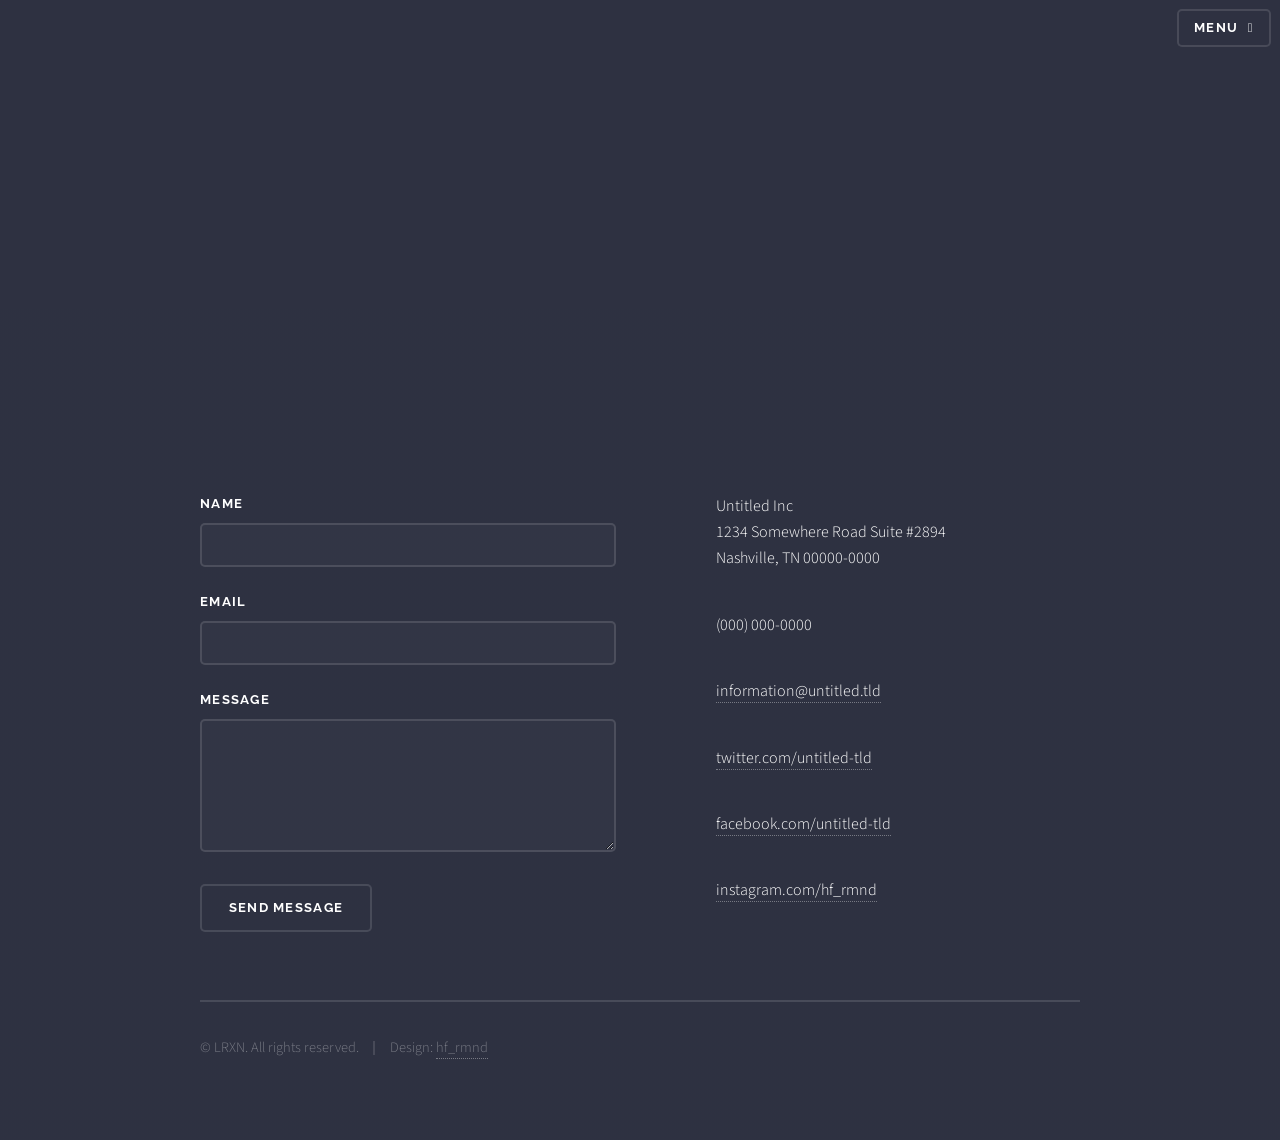
==== contact/index.html @ d4b58d9d "update" ====
<!DOCTYPE HTML>
<!-- test -->
<html>
	<head>
		<title>LRXN ENGINEERING INDONESIA - DRILL AND CNC SPECIALIST</title>
		<meta charset="utf-8" />
		<meta name="viewport" content="width=device-width, initial-scale=1, user-scalable=no" />
		<link rel="stylesheet" href="../assets/css/main.css" />
		<noscript><link rel="stylesheet" href="../assets/css/noscript.css" /></noscript>
	</head>
	<body class="is-preload">

		<!-- Page Wrapper -->
			<div id="page-wrapper">

				<!-- Header -->
					<header id="header" class="alt">
						<h1><a href="/home">LRXN</a></h1>
						<nav>
							<a href="#menu">Menu</a>
						</nav>
					</header>

				<!-- Menu -->
					<nav id="menu">
						<div class="inner">
							<h2>Menu</h2>
							<ul class="links">
								<li><a href="/home">Home</a></li>
								<li><a href="/profile">Profile</a></li>
								<li><a href="/contact">Contact</a></li>
							</ul>
							<a href="#" class="close">Close</a>
						</div>
					</nav>

				<!-- Banner -->
					<section id="banner">
						<div class="inner">
							<h2>Get in touch</h2>
							<p>We Provide The best Industrial Services</a></p>
						</div>
					</section>

				<!-- Footer -->
					<section id="footer">
						<div class="inner">
							<form method="post" action="#">
								<div class="fields">
									<div class="field">
										<label for="name">Name</label>
										<input type="text" name="name" id="name" />
									</div>
									<div class="field">
										<label for="email">Email</label>
										<input type="email" name="email" id="email" />
									</div>
									<div class="field">
										<label for="message">Message</label>
										<textarea name="message" id="message" rows="4"></textarea>
									</div>
								</div>
								<ul class="actions">
									<li><input type="submit" value="Send Message" /></li>
								</ul>
							</form>
							<ul class="contact">
								<li class="icon solid fa-home">
									Untitled Inc<br />
									1234 Somewhere Road Suite #2894<br />
									Nashville, TN 00000-0000
								</li>
								<li class="icon solid fa-phone">(000) 000-0000</li>
								<li class="icon solid fa-envelope"><a href="https://www.instagram.com/hf_rmnd/">information@untitled.tld</a></li>
								<li class="icon brands fa-twitter"><a href="https://www.instagram.com/hf_rmnd/">twitter.com/untitled-tld</a></li>
								<li class="icon brands fa-facebook-f"><a href="https://www.instagram.com/hf_rmnd/">facebook.com/untitled-tld</a></li>
								<li class="icon brands fa-instagram"><a href="https://www.instagram.com/hf_rmnd/">instagram.com/hf_rmnd</a></li>
							</ul>
							<ul class="copyright">
								<li>&copy; LRXN. All rights reserved.</li><li>Design: <a href="https://www.instagram.com/hf_rmnd/">hf_rmnd</a></li>
							</ul>
						</div>
					</section>

			</div>

		<!-- Scripts -->
			<script src="../assets/js/jquery.min.js"></script>
			<script src="../assets/js/jquery.scrollex.min.js"></script>
			<script src="../assets/js/browser.min.js"></script>
			<script src="../assets/js/breakpoints.min.js"></script>
			<script src="../assets/js/util.js"></script>
			<script src="../assets/js/main.js"></script>

	</body>
</html>
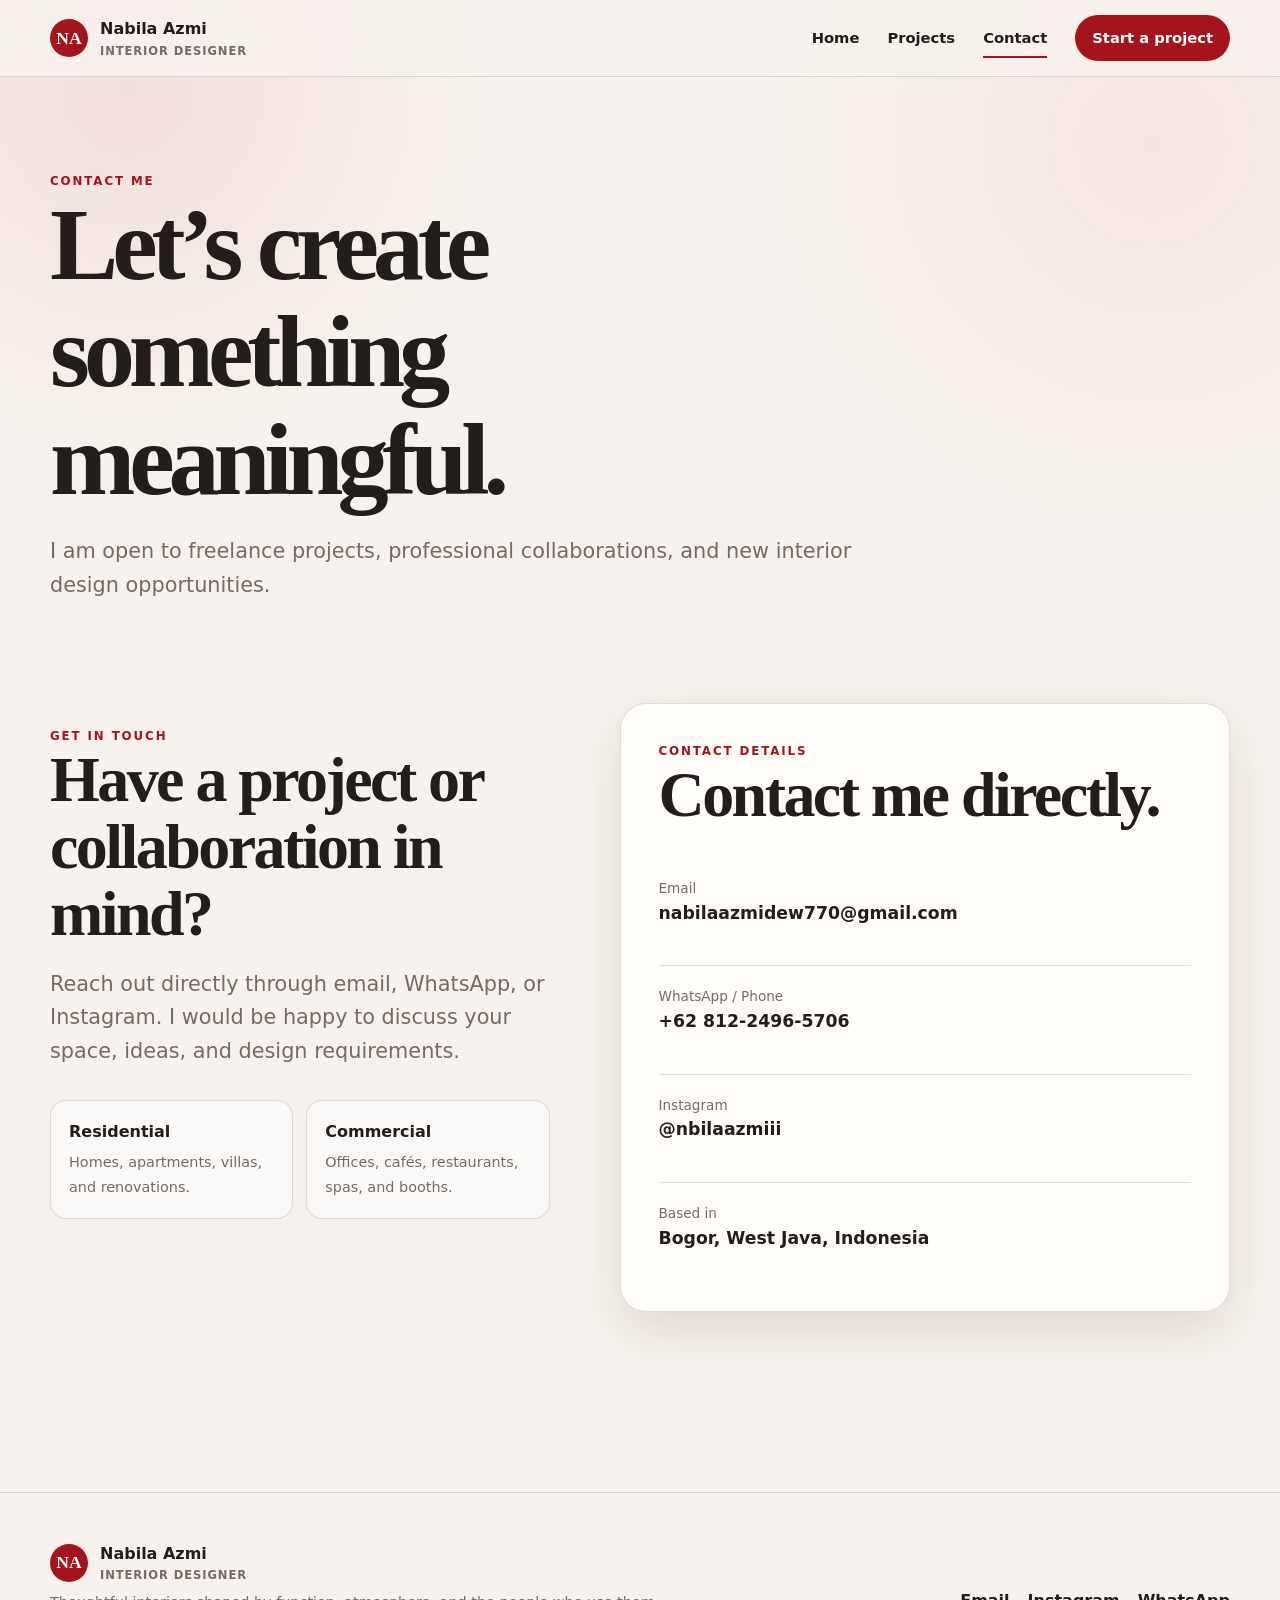
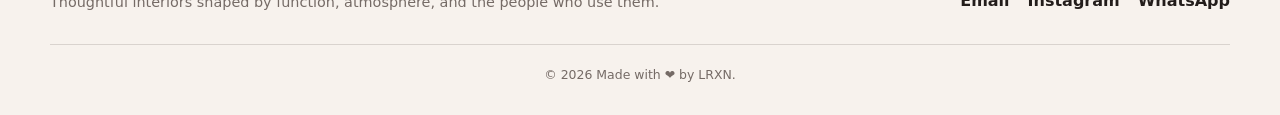
==== commit b532c78b: "Modifying all and deleting files the whole project and using a new template for the website. The new" ====
--- a/contact/index.html
+++ b/contact/index.html
@@ -1,97 +1,185 @@
-<!DOCTYPE HTML>
-<!-- test -->
-<html>
-	<head>
-		<title>LRXN ENGINEERING INDONESIA - DRILL AND CNC SPECIALIST</title>
-		<meta charset="utf-8" />
-		<meta name="viewport" content="width=device-width, initial-scale=1, user-scalable=no" />
-		<link rel="stylesheet" href="../assets/css/main.css" />
-		<noscript><link rel="stylesheet" href="../assets/css/noscript.css" /></noscript>
-	</head>
-	<body class="is-preload">
-
-		<!-- Page Wrapper -->
-			<div id="page-wrapper">
-
-				<!-- Header -->
-					<header id="header" class="alt">
-						<h1><a href="/home">LRXN</a></h1>
-						<nav>
-							<a href="#menu">Menu</a>
-						</nav>
-					</header>
-
-				<!-- Menu -->
-					<nav id="menu">
-						<div class="inner">
-							<h2>Menu</h2>
-							<ul class="links">
-								<li><a href="/home">Home</a></li>
-								<li><a href="/profile">Profile</a></li>
-								<li><a href="/contact">Contact</a></li>
-							</ul>
-							<a href="#" class="close">Close</a>
-						</div>
-					</nav>
-
-				<!-- Banner -->
-					<section id="banner">
-						<div class="inner">
-							<h2>Get in touch</h2>
-							<p>We Provide The best Industrial Services</a></p>
-						</div>
-					</section>
-
-				<!-- Footer -->
-					<section id="footer">
-						<div class="inner">
-							<form method="post" action="#">
-								<div class="fields">
-									<div class="field">
-										<label for="name">Name</label>
-										<input type="text" name="name" id="name" />
-									</div>
-									<div class="field">
-										<label for="email">Email</label>
-										<input type="email" name="email" id="email" />
-									</div>
-									<div class="field">
-										<label for="message">Message</label>
-										<textarea name="message" id="message" rows="4"></textarea>
-									</div>
-								</div>
-								<ul class="actions">
-									<li><input type="submit" value="Send Message" /></li>
-								</ul>
-							</form>
-							<ul class="contact">
-								<li class="icon solid fa-home">
-									Untitled Inc<br />
-									1234 Somewhere Road Suite #2894<br />
-									Nashville, TN 00000-0000
-								</li>
-								<li class="icon solid fa-phone">(000) 000-0000</li>
-								<li class="icon solid fa-envelope"><a href="https://www.instagram.com/hf_rmnd/">information@untitled.tld</a></li>
-								<li class="icon brands fa-twitter"><a href="https://www.instagram.com/hf_rmnd/">twitter.com/untitled-tld</a></li>
-								<li class="icon brands fa-facebook-f"><a href="https://www.instagram.com/hf_rmnd/">facebook.com/untitled-tld</a></li>
-								<li class="icon brands fa-instagram"><a href="https://www.instagram.com/hf_rmnd/">instagram.com/hf_rmnd</a></li>
-							</ul>
-							<ul class="copyright">
-								<li>&copy; LRXN. All rights reserved.</li><li>Design: <a href="https://www.instagram.com/hf_rmnd/">hf_rmnd</a></li>
-							</ul>
-						</div>
-					</section>
-
-			</div>
-
-		<!-- Scripts -->
-			<script src="../assets/js/jquery.min.js"></script>
-			<script src="../assets/js/jquery.scrollex.min.js"></script>
-			<script src="../assets/js/browser.min.js"></script>
-			<script src="../assets/js/breakpoints.min.js"></script>
-			<script src="../assets/js/util.js"></script>
-			<script src="../assets/js/main.js"></script>
-
-	</body>
-</html>
-
+<!doctype html>
+<html lang="en">
+ <head>
+  <meta charset="utf-8"/>
+  <meta content="width=device-width,initial-scale=1" name="viewport"/>
+  <meta content="Contact interior designer Nabila Azmi for freelance projects, collaborations, and design opportunities." name="description"/>
+  <meta content="#a5141a" name="theme-color"/>
+  <title>
+   Contact — Nabila Azmi
+  </title>
+  <link href="/assets/styles.css" rel="stylesheet"/>
+ </head>
+ <body>
+  <!-- Site header and navigation -->
+  <header class="site-header">
+   <div class="container nav">
+    <a class="brand" href="/index.html">
+     <span class="brand-mark">
+      NA
+     </span>
+     <span>
+      Nabila Azmi
+      <small>
+       Interior Designer
+      </small>
+     </span>
+    </a>
+    <button aria-expanded="false" aria-label="Open navigation" class="menu-btn">
+     ☰
+    </button>
+    <nav aria-label="Primary navigation" class="nav-links">
+     <a href="/index.html">
+      Home
+     </a>
+     <a href="/projects/index.html">
+      Projects
+     </a>
+     <a aria-current="page" href="/contact/index.html">
+      Contact
+     </a>
+     <a class="nav-cta" href="/contact/index.html">
+      Start a project
+     </a>
+    </nav>
+   </div>
+  </header>
+  <main>
+   <!-- Page Hero -->
+   <section class="page-hero">
+    <div class="container">
+     <div class="eyebrow">
+      Contact me
+     </div>
+     <h1>
+      Let’s create something meaningful.
+     </h1>
+     <p class="lead">
+      I am open to freelance projects, professional collaborations, and new interior design opportunities.
+     </p>
+    </div>
+   </section>
+   <!-- Contact details -->
+   <section class="section" style="padding-top:25px">
+    <div class="container contact-grid contact-grid-details">
+     <div class="contact-intro">
+      <div class="eyebrow">
+       Get in touch
+      </div>
+      <h2>
+       Have a project or collaboration in mind?
+      </h2>
+      <p class="lead">
+       Reach out directly through email, WhatsApp, or Instagram. I would be happy to discuss your space, ideas, and design requirements.
+      </p>
+      <div class="capabilities">
+       <div class="capability">
+        <strong>
+         Residential
+        </strong>
+        <span>
+         Homes, apartments, villas, and renovations.
+        </span>
+       </div>
+       <div class="capability">
+        <strong>
+         Commercial
+        </strong>
+        <span>
+         Offices, cafés, restaurants, spas, and booths.
+        </span>
+       </div>
+      </div>
+     </div>
+     <div class="contact-panel">
+      <div class="eyebrow">
+       Contact details
+      </div>
+      <h2>
+       Contact me directly.
+      </h2>
+      <div class="contact-list">
+       <div class="contact-item">
+        <span>
+         Email
+        </span>
+        <a href="mailto:nabilaazmidew770@gmail.com">
+         nabilaazmidew770@gmail.com
+        </a>
+       </div>
+       <div class="contact-item">
+        <span>
+         WhatsApp / Phone
+        </span>
+        <a href="https://wa.me/6281224965706" rel="noreferrer" target="_blank">
+         +62 812-2496-5706
+        </a>
+       </div>
+       <div class="contact-item">
+        <span>
+         Instagram
+        </span>
+        <a href="https://instagram.com/nbilaazmiii" rel="noreferrer" target="_blank">
+         @nbilaazmiii
+        </a>
+       </div>
+       <div class="contact-item">
+        <span>
+         Based in
+        </span>
+        <strong>
+         Bogor, West Java, Indonesia
+        </strong>
+       </div>
+      </div>
+     </div>
+    </div>
+   </section>
+  </main>
+  <!-- Site footer -->
+  <footer class="footer">
+   <div class="container">
+    <div class="footer-grid">
+     <div>
+      <a class="brand" href="../index.html">
+       <span class="brand-mark">
+        NA
+       </span>
+       <span>
+        Nabila Azmi
+        <small>
+         Interior Designer
+        </small>
+       </span>
+      </a>
+      <p>
+       Thoughtful interiors shaped by function, atmosphere, and the people who use them.
+      </p>
+     </div>
+     <div class="socials">
+      <a href="mailto:nabilaazmidew770@gmail.com">
+       Email
+      </a>
+      <a href="https://instagram.com/nbilaazmiii" rel="noreferrer" target="_blank">
+       Instagram
+      </a>
+      <a href="https://wa.me/6281224965706" rel="noreferrer" target="_blank">
+       WhatsApp
+      </a>
+     </div>
+    </div>
+    <div class="copyright">
+     ©
+     <span data-year="">
+     </span>
+     Made with ❤️ by LRXN.
+    </div>
+   </div>
+  </footer>
+  <script src="../assets/projects.js">
+  </script>
+  <script src="../assets/script.js">
+  </script>
+ </body>
+</html>
+
--- a/assets/styles.css
+++ b/assets/styles.css
@@ -0,0 +1,1098 @@
+:root {
+  --bg: #f7f2ed;
+  --surface: #fffdf9;
+  --text: #231d1b;
+  --muted: #756b66;
+  --accent: #a5141a;
+  --accent-dark: #781014;
+  --line: rgba(35,29,27,.14);
+  --shadow: 0 20px 55px rgba(55,25,19,.12);
+  --radius: 24px;
+  --max: 1180px;
+}
+
+* {
+  box-sizing:border-box
+}
+
+html {
+  scroll-behavior:smooth
+}
+
+body {
+  margin: 0;
+  background: var(--bg);
+  color: var(--text);
+  font-family: Inter,ui-sans-serif,system-ui,-apple-system,BlinkMacSystemFont,"Segoe UI",sans-serif;
+  line-height:1.6
+}
+
+body::before {
+  content: "";
+  position: fixed;
+  inset: 0;
+  pointer-events: none;
+  z-index: -2;
+  background:radial-gradient(circle at 10% 10%,rgba(165,20,26,.08),transparent 23rem),radial-gradient(circle at 90% 16%,rgba(165,20,26,.05),transparent 25rem)
+}
+
+a {
+  color: inherit;
+  text-decoration:none
+}
+
+img {
+  max-width: 100%;
+  display:block
+}
+
+.container {
+  width: min(calc(100% - 40px),var(--max));
+  margin-inline:auto
+}
+
+.eyebrow {
+  text-transform: uppercase;
+  letter-spacing: .16em;
+  font-size: .74rem;
+  font-weight: 800;
+  color:var(--accent)
+}
+
+h1,h2,h3 {
+  font-family: Georgia,"Times New Roman",serif;
+  line-height: 1.05;
+  margin:0
+}
+
+h1 {
+  font-size: clamp(3.2rem,8vw,7.4rem);
+  letter-spacing:-.06em
+}
+
+h2 {
+  font-size: clamp(2.2rem,5vw,4rem);
+  letter-spacing:-.04em
+}
+
+h3 {
+  font-size:1.45rem
+}
+
+.lead {
+  font-size: clamp(1.05rem,2vw,1.3rem);
+  color: var(--muted);
+  max-width:62ch
+}
+
+.section {
+  padding:100px 0
+}
+
+.section-head {
+  display: flex;
+  align-items: end;
+  justify-content: space-between;
+  gap: 30px;
+  margin-bottom:42px
+}
+
+.section-head p {
+  max-width: 48ch;
+  color: var(--muted);
+  margin:0
+}
+
+.site-header {
+  position: sticky;
+  top: 0;
+  z-index: 40;
+  background: rgba(247,242,237,.86);
+  backdrop-filter: blur(15px);
+  border-bottom:1px solid var(--line)
+}
+
+.nav {
+  height: 76px;
+  display: flex;
+  align-items: center;
+  justify-content:space-between
+}
+
+.brand {
+  display: flex;
+  align-items: center;
+  gap: 12px;
+  font-weight:800
+}
+
+.brand-mark {
+  width: 38px;
+  height: 38px;
+  border-radius: 50%;
+  background: var(--accent);
+  color: white;
+  display: grid;
+  place-items: center;
+  font-family: Georgia,serif;
+  font-size:1.1rem
+}
+
+.brand small {
+  display: block;
+  color: var(--muted);
+  font-weight: 600;
+  font-size: .72rem;
+  letter-spacing: .08em;
+  text-transform:uppercase
+}
+
+.nav-links {
+  display: flex;
+  align-items: center;
+  gap: 28px;
+  font-weight: 700;
+  font-size:.92rem
+}
+
+.nav-links a {
+  position:relative
+}
+
+.nav-links a::after {
+  content: "";
+  position: absolute;
+  left: 0;
+  right: 100%;
+  bottom: -8px;
+  height: 2px;
+  background: var(--accent);
+  transition:.25s
+}
+
+.nav-links a:hover::after,.nav-links a[aria-current="page"]::after {
+  right:0
+}
+
+.nav-cta {
+  background: var(--accent);
+  color: white!important;
+  padding: 11px 17px;
+  border-radius:999px
+}
+
+.nav-cta::after {
+  display:none
+}
+
+.menu-btn {
+  display: none;
+  background: none;
+  border: 0;
+  font-size:1.5rem
+}
+
+.hero {
+  min-height: calc(100vh - 76px);
+  display: grid;
+  align-items: center;
+  padding: 70px 0 90px;
+  overflow:hidden
+}
+
+.hero-grid {
+  display: grid;
+  grid-template-columns: 1.02fr .98fr;
+  gap: 65px;
+  align-items:center
+}
+
+.hero h1 em {
+  color: var(--accent);
+  font-weight:400
+}
+
+.hero-copy p {
+  margin:26px 0 32px
+}
+
+.actions {
+  display: flex;
+  gap: 12px;
+  flex-wrap:wrap
+}
+
+.btn {
+  display: inline-flex;
+  align-items: center;
+  justify-content: center;
+  gap: 9px;
+  padding: 14px 20px;
+  border-radius: 999px;
+  font-weight: 800;
+  border: 1px solid var(--text);
+  transition: .25s;
+  cursor:pointer
+}
+
+.btn-primary {
+  background: var(--accent);
+  border-color: var(--accent);
+  color:white
+}
+
+.btn:hover {
+  transform: translateY(-2px);
+  box-shadow:0 12px 25px rgba(72,28,24,.14)
+}
+
+.btn-ghost {
+  background:transparent
+}
+
+.hero-collage {
+  position: relative;
+  height:min(67vw,660px)
+}
+
+.hero-card {
+  position: absolute;
+  border-radius: 30px;
+  overflow: hidden;
+  box-shadow: var(--shadow);
+  border: 8px solid var(--surface);
+  background:#ddd
+}
+
+.hero-card img {
+  width: 100%;
+  height: 100%;
+  object-fit:cover
+}
+
+.hero-card.one {
+  width: 72%;
+  height: 70%;
+  right: 0;
+  top:0
+}
+
+.hero-card.two {
+  width: 54%;
+  height: 49%;
+  left: 0;
+  bottom:2%
+}
+
+.hero-card.three {
+  width: 42%;
+  height: 38%;
+  right: 5%;
+  bottom:0
+}
+
+.hero-badge {
+  position: absolute;
+  left: 4%;
+  top: 4%;
+  width: 132px;
+  height: 132px;
+  background: var(--accent);
+  color: #fff;
+  border-radius: 50%;
+  display: grid;
+  place-items: center;
+  text-align: center;
+  font-family: Georgia,serif;
+  font-style: italic;
+  transform: rotate(-9deg);
+  box-shadow:var(--shadow)
+}
+
+.dot-band {
+  background-color: var(--accent);
+  background-image: radial-gradient(rgba(255,255,255,.12) 1px,transparent 1px);
+  background-size: 18px 18px;
+  color: #fff;
+  padding:34px 0
+}
+
+.stats {
+  display: grid;
+  grid-template-columns: repeat(4,1fr);
+  gap:20px
+}
+
+.stat strong {
+  display: block;
+  font-family: Georgia,serif;
+  font-size:2.25rem
+}
+
+.stat span {
+  opacity: .82;
+  font-size:.9rem
+}
+
+.about-grid {
+  display: grid;
+  grid-template-columns: .78fr 1.22fr;
+  gap: 70px;
+  align-items:center
+}
+
+.portrait {
+  position: relative;
+}
+
+.portrait::before {
+  content: "";
+  position: absolute;
+  inset: 10px;
+  border: 5px solid var(--accent);
+  border-radius: 32px;
+}
+
+.portrait img {
+  position: relative;
+  border-radius: 32px;
+  aspect-ratio: 4/5;
+  object-fit: cover;
+  filter: saturate(.85);
+  box-shadow:var(--shadow)
+}
+
+.about-copy h2 {
+  margin:10px 0 25px
+}
+
+.capabilities {
+  display: grid;
+  grid-template-columns: repeat(2,1fr);
+  gap: 13px;
+  margin-top:32px
+}
+
+.capability {
+  padding: 18px;
+  border: 1px solid var(--line);
+  background: rgba(255,255,255,.55);
+  border-radius:16px
+}
+
+.capability strong {
+  display: block;
+  margin-bottom:4px
+}
+
+.capability span {
+  font-size: .9rem;
+  color:var(--muted)
+}
+
+.project-grid {
+  display: grid;
+  grid-template-columns: repeat(3,1fr);
+  gap:24px
+}
+
+.project-card {
+  border: 1px solid var(--line);
+  border-radius: 22px;
+  overflow: hidden;
+  background: var(--surface);
+  box-shadow: 0 6px 20px rgba(50,30,24,.05);
+  transition: .28s;
+  cursor:pointer
+}
+
+.project-card:hover {
+  transform: translateY(-6px);
+  box-shadow:var(--shadow)
+}
+
+.project-media {
+  aspect-ratio: 4/3;
+  overflow: hidden;
+  background:#ddd
+}
+
+.project-media img {
+  width: 100%;
+  height: 100%;
+  object-fit: cover;
+  transition:.5s
+}
+
+.project-card:hover .project-media img {
+  transform:scale(1.04)
+}
+
+.project-body {
+  padding:20px
+}
+
+.project-meta {
+  font-size: .72rem;
+  text-transform: uppercase;
+  letter-spacing: .12em;
+  color: var(--accent);
+  font-weight: 800;
+  margin-bottom:7px
+}
+
+.project-body p {
+  color: var(--muted);
+  font-size: .9rem;
+  margin: 9px 0 0;
+  display: -webkit-box;
+  -webkit-line-clamp: 2;
+  -webkit-box-orient: vertical;
+  overflow:hidden
+}
+
+.view-link {
+  margin-top: 14px;
+  font-weight: 800;
+  font-size: .88rem;
+  color:var(--accent)
+}
+
+.experience {
+  display: grid;
+  grid-template-columns: .8fr 1.2fr;
+  gap:65px
+}
+
+.timeline {
+  border-left: 1px solid var(--line);
+  padding-left:30px
+}
+
+.timeline-item {
+  position: relative;
+  padding:0 0 31px
+}
+
+.timeline-item::before {
+  content: "";
+  position: absolute;
+  left: -36px;
+  top: 7px;
+  width: 11px;
+  height: 11px;
+  border-radius: 50%;
+  background: var(--accent);
+  box-shadow:0 0 0 6px var(--bg)
+}
+
+.timeline-item small {
+  color: var(--accent);
+  font-weight:800
+}
+
+.timeline-item h3 {
+  font-size: 1.25rem;
+  margin:5px 0
+}
+
+.timeline-item p {
+  color: var(--muted);
+  margin:0
+}
+
+.cta-panel {
+  background: var(--text);
+  color: white;
+  border-radius: 34px;
+  padding: clamp(35px,6vw,70px);
+  display: grid;
+  grid-template-columns: 1.2fr .8fr;
+  gap: 30px;
+  align-items: end;
+  overflow: hidden;
+  position:relative
+}
+
+.cta-panel::after {
+  content: "";
+  position: absolute;
+  width: 320px;
+  height: 320px;
+  border: 70px solid rgba(255,255,255,.05);
+  border-radius: 50%;
+  right: -100px;
+  top:-120px
+}
+
+.cta-panel p {
+  color: rgba(255,255,255,.68);
+  max-width:54ch
+}
+
+.cta-panel .actions {
+  justify-content:flex-end
+}
+
+.cta-panel .btn {
+  border-color: white;
+  color:white
+}
+
+.cta-panel .btn-primary {
+  border-color:var(--accent)
+}
+
+.page-hero {
+  padding:95px 0 55px
+}
+
+.page-hero h1 {
+  max-width:12ch
+}
+
+.page-hero .lead {
+  margin-top:22px
+}
+
+.filters {
+  display: flex;
+  gap: 9px;
+  flex-wrap: wrap;
+  margin:30px 0
+}
+
+.filter-btn {
+  border: 1px solid var(--line);
+  background: var(--surface);
+  padding: 10px 15px;
+  border-radius: 999px;
+  font-weight: 800;
+  cursor:pointer
+}
+
+.filter-btn.active {
+  background: var(--accent);
+  color: #fff;
+  border-color:var(--accent)
+}
+
+.project-toolbar {
+  display: flex;
+  justify-content: space-between;
+  align-items: center;
+  gap:20px
+}
+
+.search {
+  min-width: 260px;
+  border: 1px solid var(--line);
+  border-radius: 999px;
+  background: var(--surface);
+  padding: 12px 17px;
+  font:inherit
+}
+
+.results-count {
+  color: var(--muted);
+  font-size:.9rem
+}
+
+.dialog {
+  width: min(1100px, calc(100vw - 32px));
+  height: min(720px, calc(100dvh - 32px));
+  max-height: none;
+  padding: 0;
+  border: 0;
+  border-radius: 28px;
+  background: var(--surface);
+  box-shadow: 0 30px 100px rgba(0, 0, 0, 0.32);
+  overflow: hidden;
+}
+
+.dialog::backdrop {
+  background: rgba(24, 15, 14, 0.72);
+  backdrop-filter: blur(4px);
+}
+
+html.dialog-open {
+  overflow: hidden;
+  overscroll-behavior: none;
+}
+
+body.dialog-open {
+  position: fixed;
+  inset: 0;
+  width: 100%;
+  overflow: hidden;
+  overscroll-behavior: none;
+}
+
+.dialog-close {
+  position: absolute;
+  right: 15px;
+  top: 15px;
+  z-index: 3;
+  width: 42px;
+  height: 42px;
+  border-radius: 50%;
+  border: 0;
+  background: rgba(255, 255, 255, 0.9);
+  font-size: 1.35rem;
+  cursor: pointer;
+}
+
+.dialog-layout {
+  display: grid;
+  grid-template-columns: minmax(0, 1.65fr) minmax(340px, 0.75fr);
+  height: 100%;
+  min-height: 0;
+}
+
+.dialog-gallery {
+  display: flex;
+  flex-direction: column;
+  min-width: 0;
+  min-height: 0;
+  overflow: hidden;
+  overscroll-behavior: contain;
+  touch-action: none;
+  background: #171311;
+}
+
+.dialog-main {
+  flex: 1;
+  min-width: 0;
+  min-height: 0;
+  display: grid;
+  place-items: center;
+  overflow: hidden;
+  cursor: ns-resize;
+}
+
+.dialog-main img {
+  width: 100%;
+  height: 100%;
+  object-fit: contain;
+}
+
+.thumbs {
+  display: flex;
+  flex-shrink: 0;
+  gap: 7px;
+  padding: 10px;
+  overflow-x: auto;
+  overflow-y: hidden;
+  overscroll-behavior-inline: contain;
+}
+
+.thumb {
+  width: 78px;
+  height: 56px;
+  flex: 0 0 auto;
+  border: 2px solid transparent;
+  padding: 0;
+  border-radius: 8px;
+  overflow: hidden;
+  cursor: pointer;
+  background: #333;
+}
+
+.thumb.active {
+  border-color: #fff;
+}
+
+.thumb img {
+  width: 100%;
+  height: 100%;
+  object-fit: cover;
+}
+
+.dialog-copy {
+  display: grid;
+  grid-template-rows: auto auto auto minmax(0, 1fr) auto;
+  min-width: 0;
+  min-height: 0;
+  padding: 55px 36px 28px;
+  overflow: hidden;
+}
+
+.dialog-copy h2 {
+  font-size: clamp(2rem, 3vw, 2.5rem);
+  line-height: 1;
+  overflow-wrap: normal;
+}
+
+.dialog-copy p {
+  min-height: 0;
+  margin: 0;
+  padding-right: 8px;
+  overflow-y: auto;
+  overflow-x: hidden;
+  overscroll-behavior: contain;
+  scrollbar-gutter: stable;
+  touch-action: pan-y;
+  color: var(--muted);
+}
+
+.dialog-style {
+  display: inline-block;
+  margin: 16px 0;
+  padding: 7px 10px;
+  background: rgba(165, 20, 26, 0.08);
+  color: var(--accent);
+  border-radius: 8px;
+  font-size: 0.8rem;
+  font-weight: 800;
+}
+
+.dialog-nav {
+  display: flex;
+  flex-shrink: 0;
+  gap: 8px;
+  margin-top: 0;
+  padding-top: 20px;
+  background: var(--surface);
+}
+
+.icon-btn {
+  width: 44px;
+  height: 44px;
+  border-radius: 50%;
+  border: 1px solid var(--line);
+  background: transparent;
+  cursor: pointer;
+  font-size: 1.1rem;
+}
+
+.contact-grid {
+  display: grid;
+  grid-template-columns: .8fr 1.2fr;
+  gap: 70px;
+  align-items:start
+}
+
+.contact-grid-details {
+  grid-template-columns: minmax(0, .9fr) minmax(360px, 1.1fr);
+  align-items: stretch;
+}
+
+.contact-intro {
+  padding: 24px 0;
+}
+
+.contact-panel {
+  background: var(--surface);
+  border: 1px solid var(--line);
+  padding: 38px;
+  border-radius: 26px;
+  box-shadow: var(--shadow);
+}
+
+.contact-panel .contact-list {
+  margin-bottom: 0;
+}
+
+.contact-panel .contact-item:first-child {
+  border-top: 0;
+}
+
+.contact-panel .contact-item {
+  padding-left: 0;
+  padding-right: 0;
+}
+
+.contact-list {
+  display: grid;
+  gap: 18px;
+  margin:30px 0
+}
+
+.contact-item {
+  padding: 20px;
+  border-top:1px solid var(--line)
+}
+
+.contact-item span {
+  display: block;
+  color: var(--muted);
+  font-size:.85rem
+}
+
+.contact-item a,.contact-item strong {
+  font-weight: 800;
+  font-size:1.08rem
+}
+
+.contact-form {
+  background: var(--surface);
+  border: 1px solid var(--line);
+  padding: 32px;
+  border-radius: 26px;
+  box-shadow:var(--shadow)
+}
+
+.field-grid {
+  display: grid;
+  grid-template-columns: repeat(2,1fr);
+  gap:17px
+}
+
+.field {
+  display: grid;
+  gap: 7px;
+  margin-bottom:17px
+}
+
+.field.full {
+  grid-column:1/-1
+}
+
+.field label {
+  font-weight: 800;
+  font-size:.86rem
+}
+
+.field input,.field textarea,.field select {
+  width: 100%;
+  border: 1px solid var(--line);
+  background: #fff;
+  padding: 13px 14px;
+  border-radius: 12px;
+  font:inherit
+}
+
+.field textarea {
+  min-height: 155px;
+  resize:vertical
+}
+
+.form-note {
+  font-size: .82rem;
+  color: var(--muted);
+  margin-top:14px
+}
+
+.footer {
+  padding: 48px 0 30px;
+  border-top: 1px solid var(--line);
+  margin-top:80px
+}
+
+.footer-grid {
+  display: flex;
+  align-items: flex-end;
+  justify-content: space-between;
+  gap:30px
+}
+
+.footer p {
+  color: var(--muted);
+  font-size: .9rem;
+  margin:6px 0 0
+}
+
+.socials {
+  display: flex;
+  gap: 18px;
+  font-weight:800
+}
+
+.copyright {
+  text-align: center;
+  color: var(--muted);
+  font-size: .78rem;
+  border-top: 1px solid var(--line);
+  padding-top: 20px;
+  margin-top:30px
+}
+
+.reveal {
+  opacity: 0;
+  transform: translateY(20px);
+  transition:.7s
+}
+
+.reveal.visible {
+  opacity: 1;
+  transform:none
+}
+
+.empty-state {
+  grid-column: 1/-1;
+  padding: 60px;
+  text-align: center;
+  border: 1px dashed var(--line);
+  border-radius: 22px;
+  color:var(--muted)
+}
+
+@media(max-width:900px) {
+  .hero-grid,.about-grid,.experience,.contact-grid,.cta-panel,.dialog-layout {
+    grid-template-columns:1fr
+  }
+  .hero {
+    min-height:auto
+  }
+  .hero-copy {
+    padding-top:30px
+  }
+  .hero-collage {
+    height:600px
+  }
+  .stats {
+    grid-template-columns:repeat(2,1fr)
+  }
+  .project-grid {
+    grid-template-columns:repeat(2,1fr)
+  }
+  .cta-panel .actions {
+    justify-content:flex-start
+  }
+  .dialog {
+    width: calc(100vw - 20px);
+    height: calc(100dvh - 20px);
+  }
+  .dialog-layout {
+    display: grid;
+    grid-template-columns: 1fr;
+    grid-template-rows: minmax(280px, 52vh) minmax(0, 1fr);
+  }
+  .dialog-main {
+    min-height: 0;
+  }
+  .dialog-copy {
+    padding: 34px 24px 24px;
+  }
+  .dialog-copy h2 {
+    font-size: 2rem;
+  }
+  .contact-grid {
+    gap:40px
+  }
+  .contact-panel {
+    padding: 28px;
+  }
+}
+
+@media(max-width:700px) {
+  .container {
+    width:min(calc(100% - 26px),var(--max))
+  }
+  .section {
+    padding:72px 0
+  }
+  .nav-links {
+    position: absolute;
+    top: 76px;
+    left: 0;
+    right: 0;
+    background: var(--surface);
+    padding: 25px;
+    display: none;
+    flex-direction: column;
+    align-items: flex-start;
+    border-bottom:1px solid var(--line)
+  }
+  .nav-links.open {
+    display:flex
+  }
+  .menu-btn {
+    display:block
+  }
+  .hero h1 {
+    font-size:clamp(3.4rem,16vw,5.3rem)
+  }
+  .hero-collage {
+    height:470px
+  }
+  .hero-badge {
+    width: 96px;
+    height: 96px;
+    font-size:.82rem
+  }
+  .section-head {
+    display:block
+  }
+  .section-head p {
+    margin-top:16px
+  }
+  .project-grid {
+    grid-template-columns:1fr
+  }
+  .project-toolbar {
+    display:block
+  }
+  .search {
+    width: 100%;
+    min-width: 0;
+    margin-top:12px
+  }
+  .field-grid {
+    grid-template-columns:1fr
+  }
+  .footer-grid {
+    display:block
+  }
+  .socials {
+    margin-top:20px
+  }
+  .capabilities {
+    grid-template-columns:1fr
+  }
+}
+
+
+/* --------------------------------------------------------------------------
+   Editable project placeholder
+   -------------------------------------------------------------------------- */
+.placeholder-card {
+  border: 2px dashed var(--accent);
+  background: color-mix(in srgb, var(--accent) 4%, var(--surface));
+}
+
+.placeholder-card .project-media {
+  background: color-mix(in srgb, var(--accent) 8%, var(--surface));
+}
+
+.placeholder-badge {
+  display: inline-flex;
+  align-items: center;
+  width: fit-content;
+  margin-top: 8px;
+  padding: 5px 9px;
+  border: 1px solid currentColor;
+  border-radius: 999px;
+  font-size: 0.72rem;
+  font-weight: 700;
+  letter-spacing: 0.06em;
+  text-transform: uppercase;
+}
+
+/* --------------------------------------------------------------------------
+   Read-only website text
+   Prevent static interface copy from showing a caret or being selected.
+   Form controls remain editable so search and contact fields still work.
+   -------------------------------------------------------------------------- */
+body,
+body *:not(input):not(textarea):not(select):not(option) {
+  -webkit-user-select: none;
+  user-select: none;
+  caret-color: transparent;
+}
+
+input,
+textarea,
+select,
+option,
+[contenteditable="true"] {
+  -webkit-user-select: text;
+  user-select: text;
+  caret-color: auto;
+}
+
+img,
+svg {
+  -webkit-user-drag: none;
+  user-drag: none;
+}
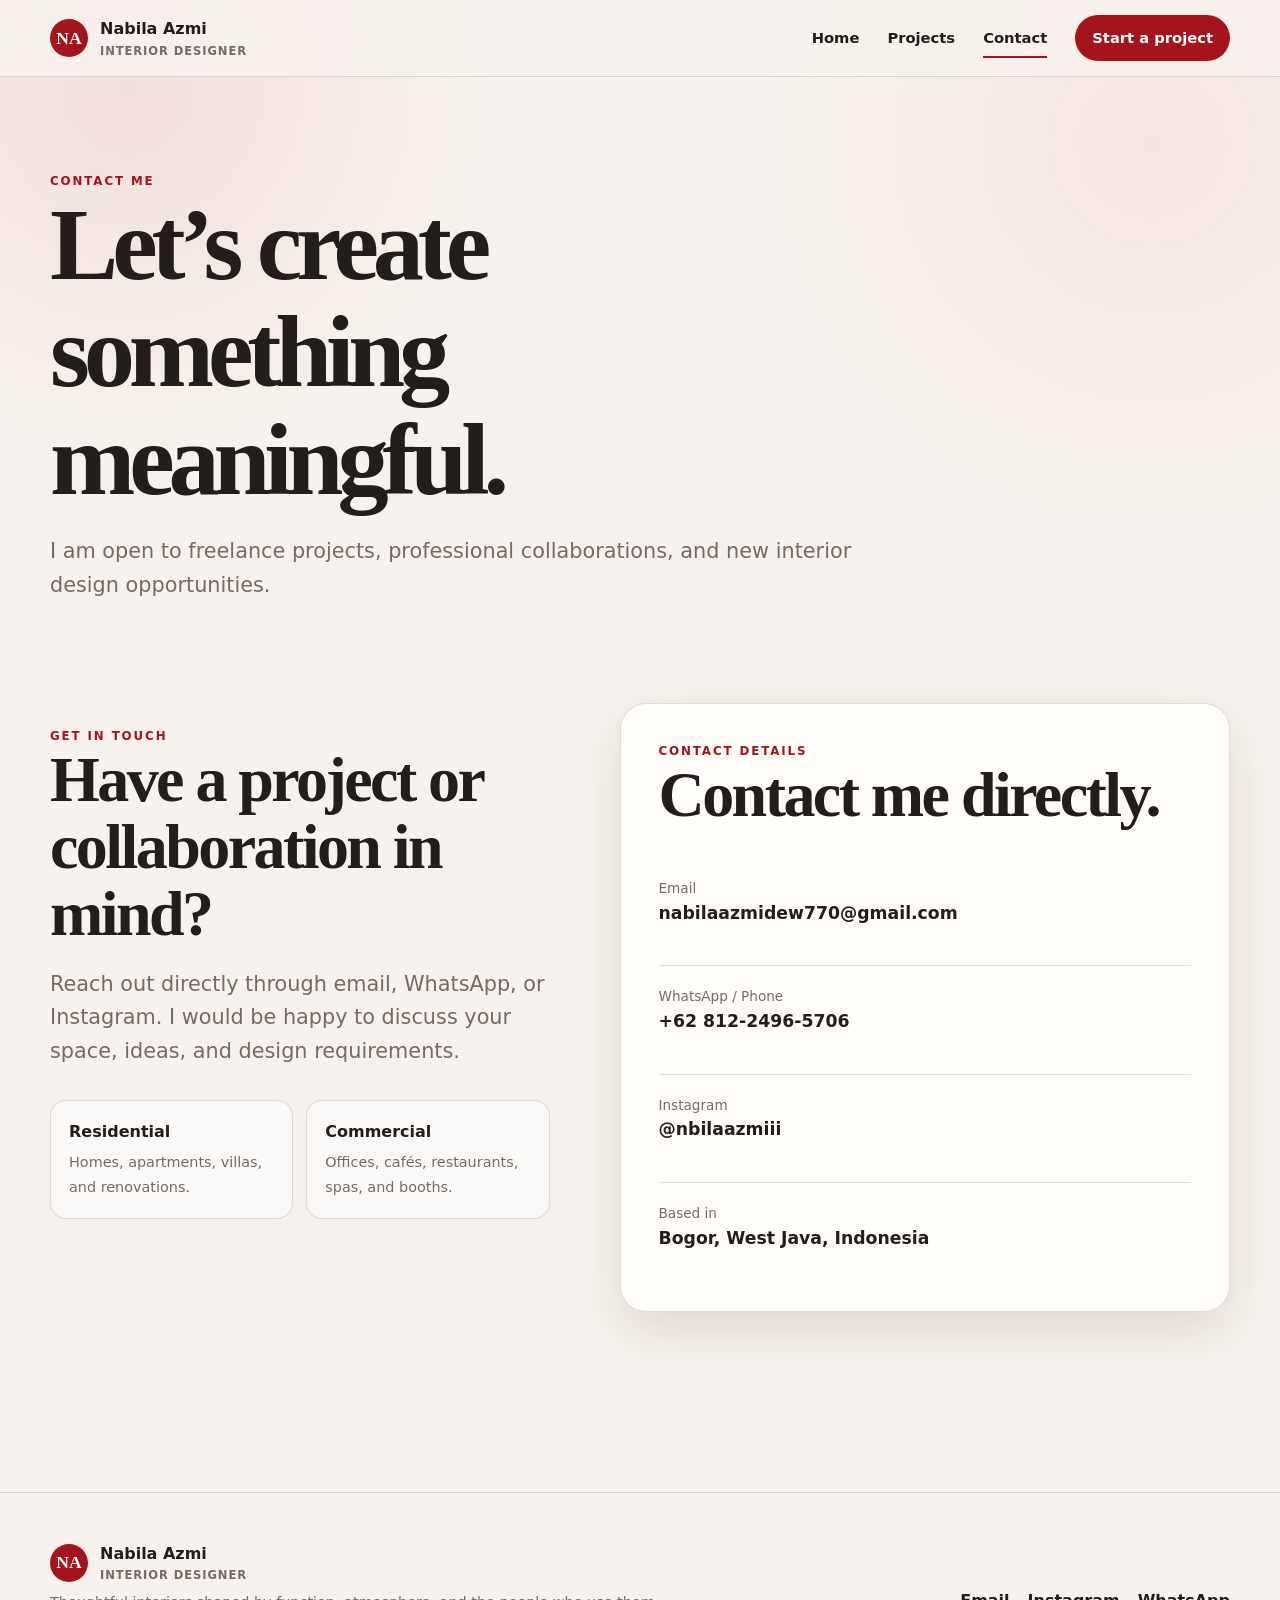
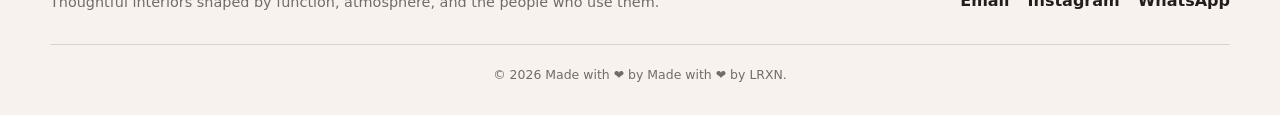
==== commit 32fa16fb: "Adding a link to the Instagram profile in the footer of the index.html file, replacing the previous " ====
--- a/contact/index.html
+++ b/contact/index.html
@@ -172,7 +172,7 @@
      ©
      <span data-year="">
      </span>
-     Made with ❤️ by LRXN.
+     Made with ❤️ by Made with ❤️ by <a href="https://www.instagram.com/larxion0/" rel="noreferrer" target="_blank">LRXN</a>.
     </div>
    </div>
   </footer>
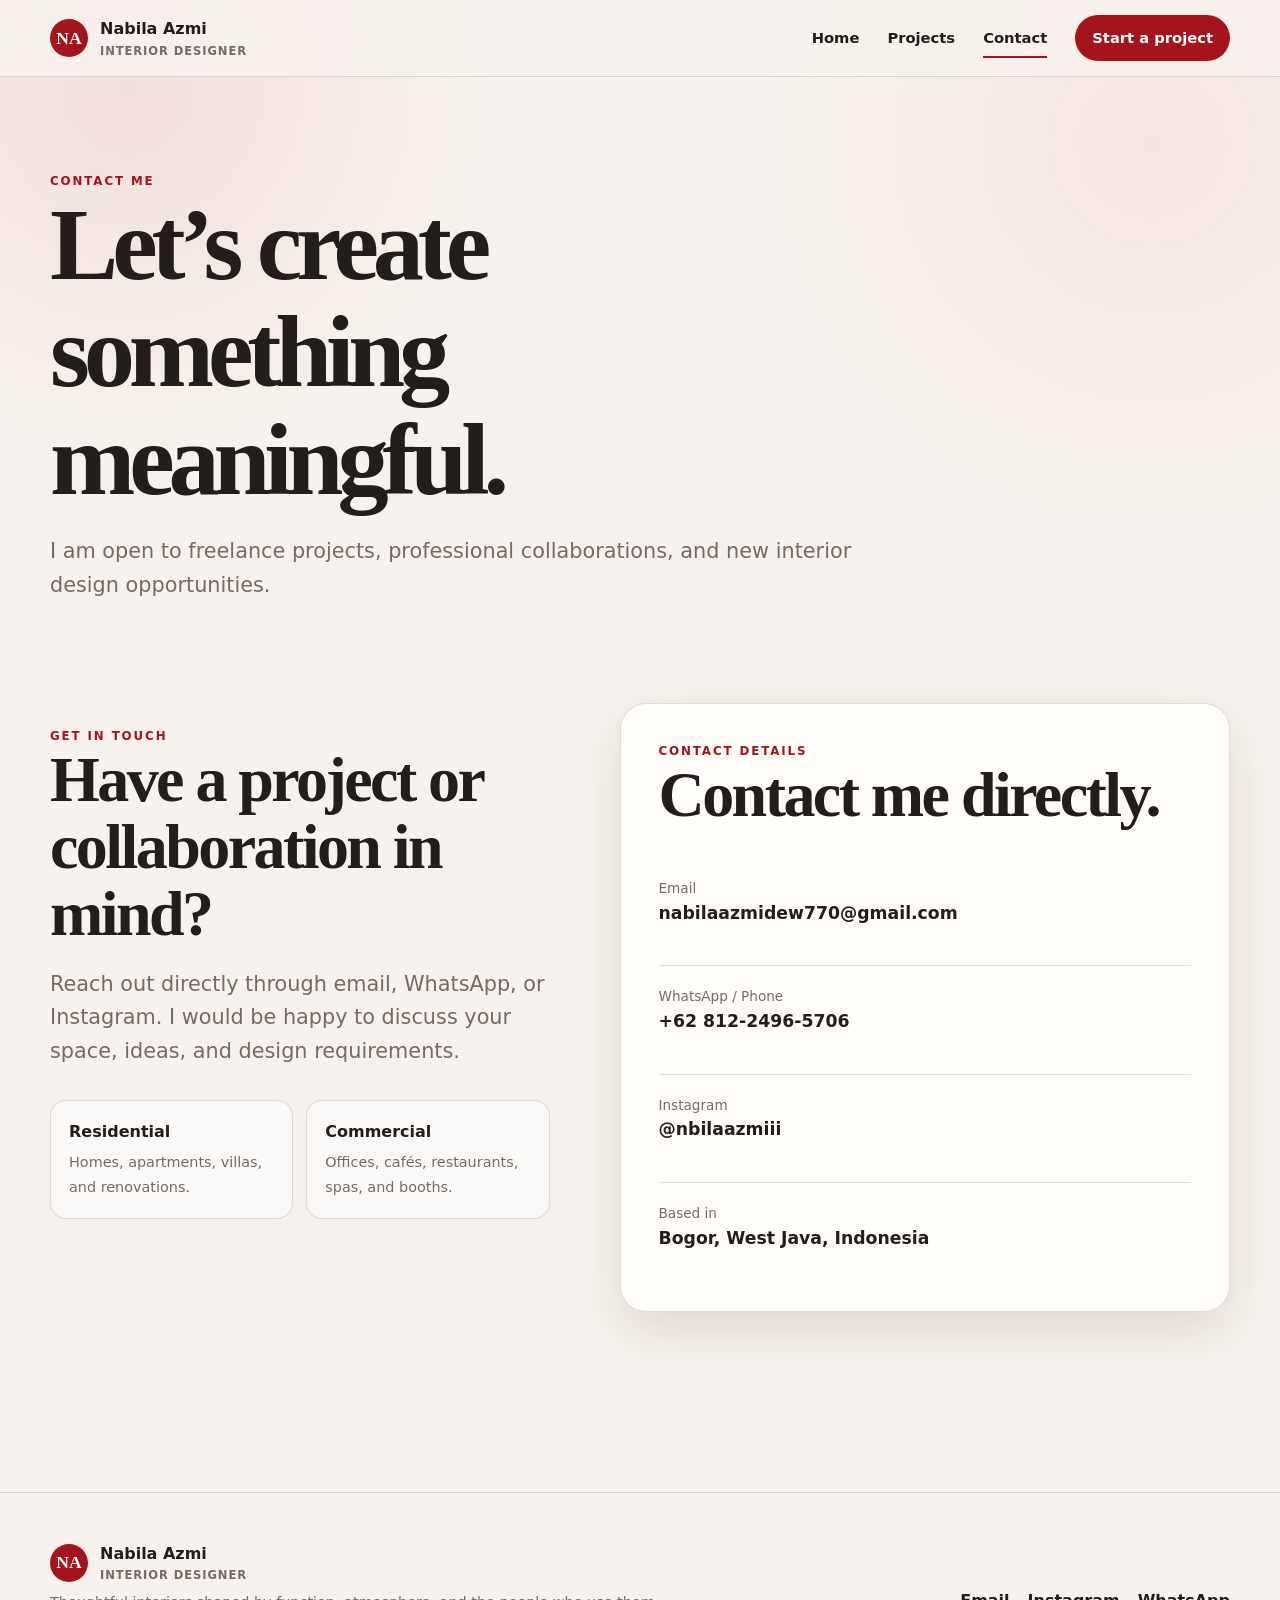
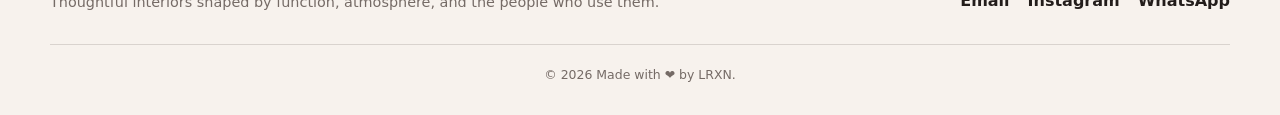
==== commit 85937d22: "Fix wording in the footer section of the website to include a hyperlink to Instagram profile." ====
--- a/contact/index.html
+++ b/contact/index.html
@@ -172,7 +172,7 @@
      ©
      <span data-year="">
      </span>
-     Made with ❤️ by Made with ❤️ by <a href="https://www.instagram.com/larxion0/" rel="noreferrer" target="_blank">LRXN</a>.
+        Made with ❤️ by <a href="https://www.instagram.com/larxion0/" rel="noreferrer" target="_blank">LRXN</a>.
     </div>
    </div>
   </footer>
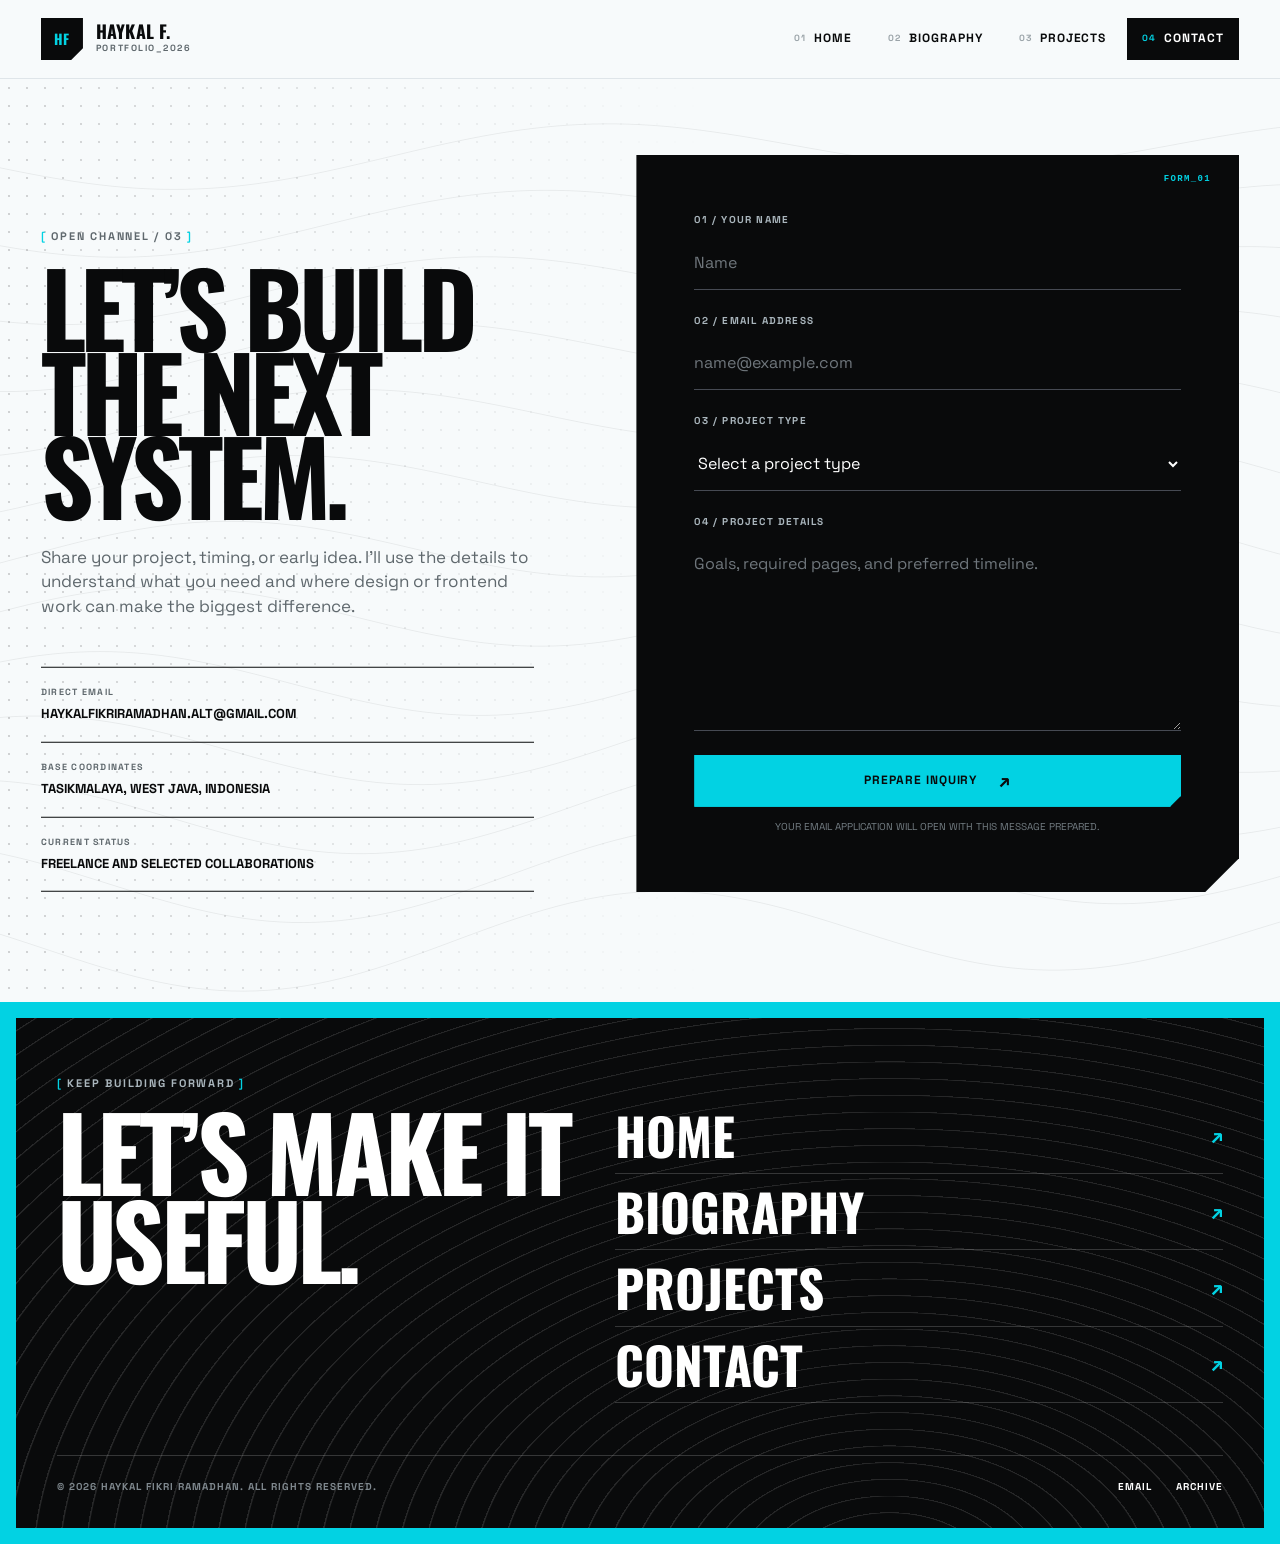
==== commit 6fca6ae9: "Use clean directory URLs with legacy redirects" ====
--- a/contact/index.html
+++ b/contact/index.html
@@ -1,185 +1,54 @@
-<!doctype html>
+<!DOCTYPE html>
 <html lang="en">
- <head>
-  <meta charset="utf-8"/>
-  <meta content="width=device-width,initial-scale=1" name="viewport"/>
-  <meta content="Contact interior designer Nabila Azmi for freelance projects, collaborations, and design opportunities." name="description"/>
-  <meta content="#a5141a" name="theme-color"/>
-  <title>
-   Contact — Nabila Azmi
-  </title>
-  <link href="/assets/styles.css" rel="stylesheet"/>
- </head>
- <body>
-  <!-- Site header and navigation -->
+<head>
+  <meta charset="UTF-8" />
+  <meta name="viewport" content="width=device-width, initial-scale=1.0" />
+  <meta name="description" content="Contact Haykal Fikri Ramadhan for web design, UI/UX, and frontend projects." />
+  <link rel="canonical" href="https://haykalramadhan.github.io/contact/" />
+  <title>Contact — Haykal Fikri Ramadhan</title>
+  <link rel="preconnect" href="https://fonts.googleapis.com">
+  <link rel="preconnect" href="https://fonts.gstatic.com" crossorigin>
+  <link href="https://fonts.googleapis.com/css2?family=Oswald:wght@400;500;700&family=Space+Grotesk:wght@400;500;700&display=swap" rel="stylesheet">
+  <link rel="stylesheet" href="/assets/styles.css" />
+  <script defer src="/assets/script.js"></script>
+</head>
+<body data-page="contact">
+  <a class="skip-link" href="#main-content">Skip to content</a>
   <header class="site-header">
-   <div class="container nav">
-    <a class="brand" href="/index.html">
-     <span class="brand-mark">
-      NA
-     </span>
-     <span>
-      Nabila Azmi
-      <small>
-       Interior Designer
-      </small>
-     </span>
-    </a>
-    <button aria-expanded="false" aria-label="Open navigation" class="menu-btn">
-     ☰
-    </button>
-    <nav aria-label="Primary navigation" class="nav-links">
-     <a href="/index.html">
-      Home
-     </a>
-     <a href="/projects/index.html">
-      Projects
-     </a>
-     <a aria-current="page" href="/contact/index.html">
-      Contact
-     </a>
-     <a class="nav-cta" href="/contact/index.html">
-      Start a project
-     </a>
-    </nav>
-   </div>
+    <div class="container nav-wrap">
+      <a class="brand" href="/" aria-label="Haykal home"><span class="brand-mark">HF</span><span class="brand-copy"><span class="brand-name">Haykal F.</span><span class="brand-code">Portfolio_2026</span></span></a>
+      <button class="menu-toggle" type="button" aria-label="Open navigation" aria-expanded="false" aria-controls="primary-nav"><span></span><span></span><span></span></button>
+      <nav id="primary-nav" class="primary-nav" aria-label="Primary navigation"><a data-index="01" href="/">Home</a><a data-index="02" href="/#biography">Biography</a><a data-index="03" href="/projects/">Projects</a><a class="active" data-index="04" href="/contact/">Contact</a></nav>
+    </div>
   </header>
-  <main>
-   <!-- Page Hero -->
-   <section class="page-hero">
-    <div class="container">
-     <div class="eyebrow">
-      Contact me
-     </div>
-     <h1>
-      Let’s create something meaningful.
-     </h1>
-     <p class="lead">
-      I am open to freelance projects, professional collaborations, and new interior design opportunities.
-     </p>
-    </div>
-   </section>
-   <!-- Contact details -->
-   <section class="section" style="padding-top:25px">
-    <div class="container contact-grid contact-grid-details">
-     <div class="contact-intro">
-      <div class="eyebrow">
-       Get in touch
+
+  <main id="main-content">
+    <section class="contact-section" aria-labelledby="contact-title">
+      <canvas class="contour-canvas" data-contours aria-hidden="true"></canvas>
+      <div class="container contact-grid">
+        <div class="contact-copy reveal">
+          <p class="eyebrow">Open channel / 03</p>
+          <h1 id="contact-title">Let’s build the next system.</h1>
+          <p>Share your project, timing, or early idea. I’ll use the details to understand what you need and where design or frontend work can make the biggest difference.</p>
+          <div class="contact-details">
+            <a href="mailto:haykalfikriramadhan.alt@gmail.com"><span>Direct email</span><strong>haykalfikriramadhan.alt@gmail.com</strong></a>
+            <div><span>Base coordinates</span><strong>Tasikmalaya, West Java, Indonesia</strong></div>
+            <div><span>Current status</span><strong>Freelance and selected collaborations</strong></div>
+          </div>
+        </div>
+
+        <form class="contact-form reveal" id="contact-form">
+          <div class="form-row"><label for="name">01 / Your name</label><input id="name" name="name" type="text" autocomplete="name" placeholder="Name" required /></div>
+          <div class="form-row"><label for="email">02 / Email address</label><input id="email" name="email" type="email" autocomplete="email" placeholder="name@example.com" required /></div>
+          <div class="form-row"><label for="project-type">03 / Project type</label><select id="project-type" name="project-type" required><option value="" selected disabled>Select a project type</option><option>Portfolio website</option><option>Business website</option><option>Landing page</option><option>UI/UX design</option><option>Frontend development</option><option>Other</option></select></div>
+          <div class="form-row"><label for="message">04 / Project details</label><textarea id="message" name="message" rows="7" placeholder="Goals, required pages, and preferred timeline." required></textarea></div>
+          <button class="button button-primary button-full" type="submit">Prepare inquiry</button>
+          <p class="form-note" id="form-note">Your email application will open with this message prepared.</p>
+        </form>
       </div>
-      <h2>
-       Have a project or collaboration in mind?
-      </h2>
-      <p class="lead">
-       Reach out directly through email, WhatsApp, or Instagram. I would be happy to discuss your space, ideas, and design requirements.
-      </p>
-      <div class="capabilities">
-       <div class="capability">
-        <strong>
-         Residential
-        </strong>
-        <span>
-         Homes, apartments, villas, and renovations.
-        </span>
-       </div>
-       <div class="capability">
-        <strong>
-         Commercial
-        </strong>
-        <span>
-         Offices, cafés, restaurants, spas, and booths.
-        </span>
-       </div>
-      </div>
-     </div>
-     <div class="contact-panel">
-      <div class="eyebrow">
-       Contact details
-      </div>
-      <h2>
-       Contact me directly.
-      </h2>
-      <div class="contact-list">
-       <div class="contact-item">
-        <span>
-         Email
-        </span>
-        <a href="mailto:nabilaazmidew770@gmail.com">
-         nabilaazmidew770@gmail.com
-        </a>
-       </div>
-       <div class="contact-item">
-        <span>
-         WhatsApp / Phone
-        </span>
-        <a href="https://wa.me/6281224965706" rel="noreferrer" target="_blank">
-         +62 812-2496-5706
-        </a>
-       </div>
-       <div class="contact-item">
-        <span>
-         Instagram
-        </span>
-        <a href="https://instagram.com/nbilaazmiii" rel="noreferrer" target="_blank">
-         @nbilaazmiii
-        </a>
-       </div>
-       <div class="contact-item">
-        <span>
-         Based in
-        </span>
-        <strong>
-         Bogor, West Java, Indonesia
-        </strong>
-       </div>
-      </div>
-     </div>
-    </div>
-   </section>
+    </section>
   </main>
-  <!-- Site footer -->
-  <footer class="footer">
-   <div class="container">
-    <div class="footer-grid">
-     <div>
-      <a class="brand" href="../index.html">
-       <span class="brand-mark">
-        NA
-       </span>
-       <span>
-        Nabila Azmi
-        <small>
-         Interior Designer
-        </small>
-       </span>
-      </a>
-      <p>
-       Thoughtful interiors shaped by function, atmosphere, and the people who use them.
-      </p>
-     </div>
-     <div class="socials">
-      <a href="mailto:nabilaazmidew770@gmail.com">
-       Email
-      </a>
-      <a href="https://instagram.com/nbilaazmiii" rel="noreferrer" target="_blank">
-       Instagram
-      </a>
-      <a href="https://wa.me/6281224965706" rel="noreferrer" target="_blank">
-       WhatsApp
-      </a>
-     </div>
-    </div>
-    <div class="copyright">
-     ©
-     <span data-year="">
-     </span>
-        Made with ❤️ by <a href="https://www.instagram.com/larxion0/" rel="noreferrer" target="_blank">LRXN</a>.
-    </div>
-   </div>
-  </footer>
-  <script src="../assets/projects.js">
-  </script>
-  <script src="../assets/script.js">
-  </script>
- </body>
+
+  <footer class="site-footer"><div class="footer-panel"><div class="container footer-inner"><div class="footer-title"><p class="tech-label">Keep building forward</p><h2>Let’s make it useful.</h2></div><nav class="footer-nav" aria-label="Footer navigation"><a href="/">Home</a><a href="/#biography">Biography</a><a href="/projects/">Projects</a><a href="/contact/">Contact</a></nav><div class="footer-foot"><p>© <span data-year></span> Haykal Fikri Ramadhan. All rights reserved.</p><div class="footer-links"><a href="mailto:haykalfikriramadhan.alt@gmail.com">Email</a><a href="/projects/">Archive</a></div></div></div></div></footer>
+</body>
 </html>
-
--- a/assets/styles.css
+++ b/assets/styles.css
@@ -1,1098 +1,517 @@
 :root {
-  --bg: #f7f2ed;
-  --surface: #fffdf9;
-  --text: #231d1b;
-  --muted: #756b66;
-  --accent: #a5141a;
-  --accent-dark: #781014;
-  --line: rgba(35,29,27,.14);
-  --shadow: 0 20px 55px rgba(55,25,19,.12);
-  --radius: 24px;
-  --max: 1180px;
-}
-
-* {
-  box-sizing:border-box
-}
-
-html {
-  scroll-behavior:smooth
-}
-
+  color-scheme: light;
+  --ice: #f7fafb;
+  --ice-2: #ebeef1;
+  --line: #dfe5e9;
+  --ink: #090a0b;
+  --ink-2: #0e0f14;
+  --ink-3: #1b1d24;
+  --steel: #aab6bd;
+  --muted: #5f686d;
+  --cyan: #02d2e3;
+  --cyan-soft: rgba(2, 210, 227, .18);
+  --white: #fff;
+  --display: "Oswald", Impact, sans-serif;
+  --sans: "Space Grotesk", system-ui, sans-serif;
+  --gutter: clamp(20px, 3.2vw, 48px);
+  --container: 1440px;
+  --header-height: 78px;
+}
+
+* { box-sizing: border-box; }
+html { scroll-behavior: smooth; }
 body {
   margin: 0;
-  background: var(--bg);
-  color: var(--text);
-  font-family: Inter,ui-sans-serif,system-ui,-apple-system,BlinkMacSystemFont,"Segoe UI",sans-serif;
-  line-height:1.6
-}
-
-body::before {
-  content: "";
-  position: fixed;
-  inset: 0;
-  pointer-events: none;
-  z-index: -2;
-  background:radial-gradient(circle at 10% 10%,rgba(165,20,26,.08),transparent 23rem),radial-gradient(circle at 90% 16%,rgba(165,20,26,.05),transparent 25rem)
-}
-
-a {
-  color: inherit;
-  text-decoration:none
-}
-
-img {
-  max-width: 100%;
-  display:block
-}
-
-.container {
-  width: min(calc(100% - 40px),var(--max));
-  margin-inline:auto
-}
-
-.eyebrow {
-  text-transform: uppercase;
-  letter-spacing: .16em;
-  font-size: .74rem;
-  font-weight: 800;
-  color:var(--accent)
-}
-
-h1,h2,h3 {
-  font-family: Georgia,"Times New Roman",serif;
-  line-height: 1.05;
-  margin:0
-}
-
-h1 {
-  font-size: clamp(3.2rem,8vw,7.4rem);
-  letter-spacing:-.06em
-}
-
-h2 {
-  font-size: clamp(2.2rem,5vw,4rem);
-  letter-spacing:-.04em
-}
-
-h3 {
-  font-size:1.45rem
-}
-
-.lead {
-  font-size: clamp(1.05rem,2vw,1.3rem);
-  color: var(--muted);
-  max-width:62ch
-}
-
-.section {
-  padding:100px 0
-}
-
-.section-head {
-  display: flex;
-  align-items: end;
-  justify-content: space-between;
-  gap: 30px;
-  margin-bottom:42px
-}
-
-.section-head p {
-  max-width: 48ch;
-  color: var(--muted);
-  margin:0
-}
+  min-height: 100vh;
+  overflow-x: hidden;
+  background: var(--ice);
+  color: var(--ink);
+  font-family: var(--sans);
+  font-size: 16px;
+  line-height: 1.45;
+  -webkit-font-smoothing: antialiased;
+}
+body.menu-open { overflow: hidden; }
+a { color: inherit; text-decoration: none; }
+button, input, textarea, select { font: inherit; }
+button { cursor: pointer; }
+img, svg, canvas { display: block; max-width: 100%; }
+::selection { background: var(--cyan); color: var(--ink); }
+
+.skip-link {
+  position: fixed; left: 20px; top: -100px; z-index: 1000;
+  padding: 12px 18px; background: var(--cyan); color: var(--ink);
+  font-weight: 700; text-transform: uppercase;
+}
+.skip-link:focus { top: 20px; }
+.container { width: min(calc(100% - (var(--gutter) * 2)), var(--container)); margin-inline: auto; }
 
 .site-header {
-  position: sticky;
-  top: 0;
-  z-index: 40;
-  background: rgba(247,242,237,.86);
-  backdrop-filter: blur(15px);
-  border-bottom:1px solid var(--line)
-}
-
-.nav {
-  height: 76px;
-  display: flex;
-  align-items: center;
-  justify-content:space-between
-}
-
-.brand {
-  display: flex;
-  align-items: center;
-  gap: 12px;
-  font-weight:800
-}
-
+  position: sticky; top: 0; z-index: 100;
+  background: rgba(247, 250, 251, .92);
+  border-bottom: 1px solid var(--line);
+  backdrop-filter: blur(14px);
+}
+.nav-wrap { min-height: var(--header-height); display: flex; align-items: center; justify-content: space-between; gap: 28px; }
+.brand { display: inline-flex; align-items: center; gap: 13px; min-width: max-content; }
 .brand-mark {
-  width: 38px;
-  height: 38px;
-  border-radius: 50%;
-  background: var(--accent);
-  color: white;
-  display: grid;
-  place-items: center;
-  font-family: Georgia,serif;
-  font-size:1.1rem
-}
-
-.brand small {
-  display: block;
-  color: var(--muted);
-  font-weight: 600;
-  font-size: .72rem;
-  letter-spacing: .08em;
-  text-transform:uppercase
-}
-
-.nav-links {
-  display: flex;
-  align-items: center;
-  gap: 28px;
-  font-weight: 700;
-  font-size:.92rem
-}
-
-.nav-links a {
-  position:relative
-}
-
-.nav-links a::after {
+  width: 42px; height: 42px; display: grid; place-items: center;
+  background: var(--ink); color: var(--cyan); font: 700 14px/1 var(--display);
+  clip-path: polygon(0 0, 100% 0, 100% 72%, 72% 100%, 0 100%);
+}
+.brand-copy { display: grid; gap: 1px; }
+.brand-name { font: 700 18px/.95 var(--display); text-transform: uppercase; letter-spacing: .01em; }
+.brand-code { color: var(--muted); font-size: 9px; font-weight: 700; letter-spacing: .17em; text-transform: uppercase; }
+.primary-nav { display: flex; align-items: center; gap: 6px; }
+.primary-nav a {
+  min-height: 42px; display: inline-flex; align-items: center; gap: 8px;
+  padding: 0 14px; border: 1px solid transparent;
+  font-size: 12px; font-weight: 700; letter-spacing: .08em; text-transform: uppercase;
+}
+.primary-nav a::before { content: attr(data-index); color: #9ba4a9; font-size: 9px; }
+.primary-nav a:hover, .primary-nav a.active { border-color: var(--ink); background: var(--ink); color: var(--white); }
+.primary-nav a:hover::before, .primary-nav a.active::before { color: var(--cyan); }
+.menu-toggle { display: none; width: 44px; height: 44px; padding: 10px; border: 1px solid var(--ink); background: transparent; }
+.menu-toggle span { display: block; height: 2px; margin: 5px 0; background: var(--ink); transition: transform .25s ease, opacity .25s ease; }
+
+.tech-label, .eyebrow {
+  margin: 0; color: var(--muted); font-size: 11px; font-weight: 700;
+  letter-spacing: .16em; text-transform: uppercase;
+}
+.tech-label::before, .eyebrow::before { content: "[ "; color: var(--cyan); }
+.tech-label::after, .eyebrow::after { content: " ]"; color: var(--cyan); }
+.display-title, h1, h2, h3 { margin-top: 0; font-family: var(--display); font-weight: 700; text-transform: uppercase; }
+h1, .display-title { font-size: clamp(4.5rem, 10.5vw, 9.5rem); line-height: .82; letter-spacing: -.055em; }
+h2 { font-size: clamp(3.4rem, 7vw, 7rem); line-height: .86; letter-spacing: -.045em; }
+h3 { font-size: 1.8rem; line-height: .95; letter-spacing: -.02em; }
+p { color: var(--muted); }
+
+.button {
+  position: relative; min-height: 52px; display: inline-flex; align-items: center; justify-content: center; gap: 22px;
+  padding: 0 24px; border: 1px solid var(--ink); background: transparent;
+  color: var(--ink); font-size: 12px; font-weight: 700; letter-spacing: .08em; text-transform: uppercase;
+  clip-path: polygon(0 0, 100% 0, 100% calc(100% - 11px), calc(100% - 11px) 100%, 0 100%);
+  transition: background .2s ease, color .2s ease, border-color .2s ease;
+}
+.button::after { content: "↗"; font-size: 18px; line-height: 1; }
+.button:hover, .button-primary { background: var(--cyan); color: var(--ink); border-color: var(--cyan); }
+.button-dark { color: var(--white); border-color: var(--cyan); }
+.button-dark:hover { background: var(--cyan); color: var(--ink); }
+.button-full { width: 100%; }
+.text-link { display: inline-flex; align-items: center; gap: 12px; padding-bottom: 7px; border-bottom: 1px solid currentColor; font-size: 12px; font-weight: 700; letter-spacing: .08em; text-transform: uppercase; }
+.text-link:hover { color: var(--cyan); }
+
+.stack-shell { position: relative; background: var(--ink); }
+.stack-layer { position: sticky; top: 0; min-height: calc(100vh - var(--header-height)); overflow: hidden; }
+.stack-layer:last-child { position: relative; }
+.stack-inner { min-height: inherit; transform-origin: center; }
+.stack-shade { position: absolute; inset: 0; z-index: 20; pointer-events: none; background: var(--ink); opacity: 0; }
+
+.hero { background: var(--ice); }
+.contour-canvas { position: absolute; inset: 0; width: 100%; height: 100%; pointer-events: none; opacity: .72; }
+.hero .container { position: relative; z-index: 2; min-height: calc(100vh - var(--header-height)); display: flex; flex-direction: column; }
+.hero-grid { flex: 1; display: grid; grid-template-columns: 1.05fr .95fr; gap: clamp(30px, 6vw, 100px); align-items: center; padding: 66px 0 38px; }
+.hero-copy { position: relative; z-index: 4; }
+.hero-copy h1 { margin: 25px 0 30px; }
+.hero-copy h1 span { display: block; }
+.hero-copy h1 .outline { color: transparent; -webkit-text-stroke: 1.5px var(--ink); }
+.hero-lead { max-width: 640px; margin: 0; font-size: clamp(16px, 1.45vw, 20px); line-height: 1.55; }
+.hero-actions { display: flex; gap: 12px; flex-wrap: wrap; margin-top: 34px; }
+.identity-grid { display: grid; grid-template-columns: repeat(3, 1fr); margin-top: 42px; border-top: 1px solid var(--ink); border-bottom: 1px solid var(--ink); }
+.identity-item { padding: 15px 14px 15px 0; border-right: 1px solid var(--ink); }
+.identity-item:last-child { padding-left: 14px; border-right: 0; }
+.identity-item:nth-child(2) { padding-left: 14px; }
+.identity-item span { display: block; color: var(--muted); font-size: 9px; font-weight: 700; letter-spacing: .13em; text-transform: uppercase; }
+.identity-item strong { display: block; margin-top: 5px; font-size: 12px; text-transform: uppercase; }
+
+.hero-stage { position: relative; min-height: 580px; display: grid; place-items: center; }
+.stage-grid { position: absolute; inset: 5%; background-image: linear-gradient(rgba(9,10,11,.08) 1px, transparent 1px), linear-gradient(90deg, rgba(9,10,11,.08) 1px, transparent 1px); background-size: 42px 42px; mask-image: radial-gradient(circle at center, black, transparent 70%); }
+.orbit { position: absolute; border: 1px solid rgba(9,10,11,.25); border-radius: 50%; }
+.orbit-one { width: 430px; height: 430px; }
+.orbit-two { width: 310px; height: 310px; border-style: dashed; transform: rotate(22deg); }
+.orbit-three { width: 190px; height: 190px; border-color: var(--cyan); }
+.stage-cross::before, .stage-cross::after { content: ""; position: absolute; left: 50%; top: 50%; background: rgba(9,10,11,.22); transform: translate(-50%, -50%); }
+.stage-cross::before { width: min(100%, 520px); height: 1px; }
+.stage-cross::after { width: 1px; height: min(100%, 520px); }
+.monogram-core {
+  position: relative; z-index: 3; width: 180px; height: 180px; display: grid; place-items: center;
+  color: var(--ink); background: var(--cyan); font: 700 74px/.8 var(--display);
+  clip-path: polygon(0 0, 100% 0, 100% 74%, 74% 100%, 0 100%);
+  box-shadow: 0 0 0 15px var(--cyan-soft);
+}
+.stage-tag { position: absolute; z-index: 4; padding: 10px 12px; border: 1px solid var(--ink); background: var(--ice); font-size: 9px; font-weight: 700; letter-spacing: .12em; text-transform: uppercase; }
+.stage-tag-one { top: 17%; right: 6%; }
+.stage-tag-two { left: 5%; bottom: 22%; }
+.stage-coordinate { position: absolute; right: 4%; bottom: 6%; color: var(--muted); font: 500 10px/1.5 monospace; text-align: right; }
+.hero-bottom { display: grid; grid-template-columns: 1fr auto 1fr; align-items: center; gap: 24px; padding: 20px 0; border-top: 1px solid var(--ink); }
+.hero-bottom p { margin: 0; font-size: 10px; font-weight: 700; letter-spacing: .13em; text-transform: uppercase; }
+.hero-bottom p:last-child { text-align: right; }
+.scroll-cue { display: flex; align-items: center; gap: 10px; color: var(--ink); }
+.scroll-cue i { width: 38px; height: 1px; background: var(--cyan); }
+
+.capabilities { color: var(--white); background: var(--ink); }
+.capabilities::before { content: ""; position: absolute; inset: 0; opacity: .33; background-image: radial-gradient(circle, #6f787c 1px, transparent 1.5px); background-size: 16px 16px; mask-image: linear-gradient(90deg, black, transparent 74%); }
+.capabilities .container { position: relative; z-index: 2; min-height: calc(100vh - var(--header-height)); padding-block: 70px; }
+.section-kicker { display: flex; align-items: center; justify-content: space-between; gap: 25px; margin-bottom: 50px; }
+.section-index { color: var(--cyan); font: 700 64px/.8 var(--display); }
+.capabilities-heading { display: grid; grid-template-columns: 1.1fr .9fr; align-items: end; gap: 50px; }
+.capabilities-heading h2 { max-width: 900px; margin-bottom: 0; }
+.capabilities-heading p { max-width: 520px; margin: 0 0 5px; color: var(--steel); font-size: 16px; }
+.systems-grid { display: grid; grid-template-columns: 1fr 1fr 1fr; margin-top: 70px; border-top: 1px solid #363a42; border-left: 1px solid #363a42; }
+.system-card { position: relative; min-height: 255px; padding: 30px; border-right: 1px solid #363a42; border-bottom: 1px solid #363a42; background: rgba(14,15,20,.72); }
+.system-card::after { content: ""; position: absolute; right: 0; bottom: 0; width: 22px; height: 22px; background: linear-gradient(135deg, transparent 49%, var(--cyan) 50%); }
+.system-number { display: block; margin-bottom: 66px; color: var(--cyan); font: 500 12px/1 var(--sans); }
+.system-card h3 { margin-bottom: 12px; color: var(--white); }
+.system-card p { margin: 0; color: var(--steel); font-size: 13px; }
+
+.biography-section {
+  position: relative;
+  z-index: 3;
+  padding: 120px 0 132px;
+  overflow: hidden;
+  color: var(--white);
+  background: var(--ink-2);
+  border-top: 1px solid #2c3037;
+}
+.biography-section::before {
   content: "";
   position: absolute;
-  left: 0;
-  right: 100%;
-  bottom: -8px;
-  height: 2px;
-  background: var(--accent);
-  transition:.25s
-}
-
-.nav-links a:hover::after,.nav-links a[aria-current="page"]::after {
-  right:0
-}
-
-.nav-cta {
-  background: var(--accent);
-  color: white!important;
-  padding: 11px 17px;
-  border-radius:999px
-}
-
-.nav-cta::after {
-  display:none
-}
-
-.menu-btn {
-  display: none;
-  background: none;
-  border: 0;
-  font-size:1.5rem
-}
-
-.hero {
-  min-height: calc(100vh - 76px);
+  inset: 0;
+  opacity: .28;
+  pointer-events: none;
+  background-image: linear-gradient(rgba(255,255,255,.06) 1px, transparent 1px), linear-gradient(90deg, rgba(255,255,255,.06) 1px, transparent 1px);
+  background-size: 72px 72px;
+  mask-image: linear-gradient(135deg, black, transparent 64%);
+}
+.biography-section > .container { position: relative; z-index: 2; }
+.biography-header {
   display: grid;
+  grid-template-columns: 1.08fr .92fr;
+  gap: clamp(50px, 8vw, 130px);
+  align-items: end;
+  padding-bottom: 88px;
+  border-bottom: 1px solid #343841;
+}
+.biography-header h2 { max-width: 900px; margin: 20px 0 0; }
+.biography-intro { padding-left: 26px; border-left: 3px solid var(--cyan); }
+.biography-intro > p { margin: 0 0 17px; color: var(--steel); font-size: 15px; line-height: 1.65; }
+.biography-intro > p:first-child { color: var(--white); }
+.biography-facts { display: grid; grid-template-columns: repeat(3, 1fr); margin-top: 34px; border-top: 1px solid #343841; }
+.biography-facts span { padding: 16px 12px 0 0; }
+.biography-facts small { display: block; margin-bottom: 5px; color: #778087; font-size: 8px; font-weight: 700; letter-spacing: .12em; text-transform: uppercase; }
+.biography-facts strong { color: var(--white); font-size: 10px; letter-spacing: .05em; text-transform: uppercase; }
+
+.timeline { position: relative; display: grid; gap: 0; margin: 0; padding: 0; list-style: none; }
+.timeline::before { content: ""; position: absolute; top: 0; bottom: 0; left: 171px; width: 1px; background: #3c4249; }
+.timeline-entry {
+  position: relative;
+  min-height: 430px;
+  display: grid;
+  grid-template-columns: 140px 62px minmax(0, .82fr) minmax(360px, 1.18fr);
+  gap: 30px;
   align-items: center;
-  padding: 70px 0 90px;
-  overflow:hidden
-}
-
-.hero-grid {
-  display: grid;
-  grid-template-columns: 1.02fr .98fr;
-  gap: 65px;
-  align-items:center
-}
-
-.hero h1 em {
-  color: var(--accent);
-  font-weight:400
-}
-
-.hero-copy p {
-  margin:26px 0 32px
-}
-
-.actions {
-  display: flex;
-  gap: 12px;
-  flex-wrap:wrap
-}
-
-.btn {
-  display: inline-flex;
-  align-items: center;
-  justify-content: center;
-  gap: 9px;
-  padding: 14px 20px;
-  border-radius: 999px;
-  font-weight: 800;
-  border: 1px solid var(--text);
-  transition: .25s;
-  cursor:pointer
-}
-
-.btn-primary {
-  background: var(--accent);
-  border-color: var(--accent);
-  color:white
-}
-
-.btn:hover {
-  transform: translateY(-2px);
-  box-shadow:0 12px 25px rgba(72,28,24,.14)
-}
-
-.btn-ghost {
-  background:transparent
-}
-
-.hero-collage {
+  padding: 72px 0;
+  border-bottom: 1px solid #343841;
+}
+.timeline-entry:last-child { border-bottom: 0; }
+.timeline-year { align-self: start; padding-top: 3px; color: var(--cyan); font: 700 clamp(2.4rem, 4vw, 4.5rem)/.85 var(--display); letter-spacing: -.05em; }
+.timeline-node {
   position: relative;
-  height:min(67vw,660px)
-}
-
-.hero-card {
-  position: absolute;
-  border-radius: 30px;
-  overflow: hidden;
-  box-shadow: var(--shadow);
-  border: 8px solid var(--surface);
-  background:#ddd
-}
-
-.hero-card img {
-  width: 100%;
-  height: 100%;
-  object-fit:cover
-}
-
-.hero-card.one {
-  width: 72%;
-  height: 70%;
-  right: 0;
-  top:0
-}
-
-.hero-card.two {
-  width: 54%;
-  height: 49%;
-  left: 0;
-  bottom:2%
-}
-
-.hero-card.three {
-  width: 42%;
-  height: 38%;
-  right: 5%;
-  bottom:0
-}
-
-.hero-badge {
-  position: absolute;
-  left: 4%;
-  top: 4%;
-  width: 132px;
-  height: 132px;
-  background: var(--accent);
-  color: #fff;
-  border-radius: 50%;
-  display: grid;
-  place-items: center;
-  text-align: center;
-  font-family: Georgia,serif;
-  font-style: italic;
-  transform: rotate(-9deg);
-  box-shadow:var(--shadow)
-}
-
-.dot-band {
-  background-color: var(--accent);
-  background-image: radial-gradient(rgba(255,255,255,.12) 1px,transparent 1px);
-  background-size: 18px 18px;
-  color: #fff;
-  padding:34px 0
-}
-
-.stats {
-  display: grid;
-  grid-template-columns: repeat(4,1fr);
-  gap:20px
-}
-
-.stat strong {
-  display: block;
-  font-family: Georgia,serif;
-  font-size:2.25rem
-}
-
-.stat span {
-  opacity: .82;
-  font-size:.9rem
-}
-
-.about-grid {
-  display: grid;
-  grid-template-columns: .78fr 1.22fr;
-  gap: 70px;
-  align-items:center
-}
-
-.portrait {
+  z-index: 3;
+  width: 15px;
+  height: 15px;
+  justify-self: center;
+  border: 3px solid var(--ink-2);
+  outline: 1px solid var(--cyan);
+  background: var(--cyan);
+  transform: rotate(45deg);
+}
+.timeline-copy { max-width: 490px; }
+.timeline-copy h3 { margin: 18px 0 22px; color: var(--white); font-size: clamp(2.8rem, 4.6vw, 5.2rem); line-height: .89; }
+.timeline-copy > p:last-child { max-width: 440px; margin: 0; color: var(--steel); font-size: 14px; line-height: 1.65; }
+.timeline-code { margin: 0; color: var(--cyan); font: 700 9px/1.3 var(--sans); letter-spacing: .15em; text-transform: uppercase; }
+.timeline-media {
   position: relative;
-}
-
-.portrait::before {
-  content: "";
-  position: absolute;
-  inset: 10px;
-  border: 5px solid var(--accent);
-  border-radius: 32px;
-}
-
-.portrait img {
-  position: relative;
-  border-radius: 32px;
-  aspect-ratio: 4/5;
-  object-fit: cover;
-  filter: saturate(.85);
-  box-shadow:var(--shadow)
-}
-
-.about-copy h2 {
-  margin:10px 0 25px
-}
-
-.capabilities {
-  display: grid;
-  grid-template-columns: repeat(2,1fr);
-  gap: 13px;
-  margin-top:32px
-}
-
-.capability {
-  padding: 18px;
-  border: 1px solid var(--line);
-  background: rgba(255,255,255,.55);
-  border-radius:16px
-}
-
-.capability strong {
-  display: block;
-  margin-bottom:4px
-}
-
-.capability span {
-  font-size: .9rem;
-  color:var(--muted)
-}
-
-.project-grid {
-  display: grid;
-  grid-template-columns: repeat(3,1fr);
-  gap:24px
-}
-
-.project-card {
-  border: 1px solid var(--line);
-  border-radius: 22px;
-  overflow: hidden;
-  background: var(--surface);
-  box-shadow: 0 6px 20px rgba(50,30,24,.05);
-  transition: .28s;
-  cursor:pointer
-}
-
-.project-card:hover {
-  transform: translateY(-6px);
-  box-shadow:var(--shadow)
-}
-
-.project-media {
-  aspect-ratio: 4/3;
-  overflow: hidden;
-  background:#ddd
-}
-
-.project-media img {
-  width: 100%;
-  height: 100%;
-  object-fit: cover;
-  transition:.5s
-}
-
-.project-card:hover .project-media img {
-  transform:scale(1.04)
-}
-
-.project-body {
-  padding:20px
-}
-
-.project-meta {
-  font-size: .72rem;
-  text-transform: uppercase;
-  letter-spacing: .12em;
-  color: var(--accent);
-  font-weight: 800;
-  margin-bottom:7px
-}
-
-.project-body p {
-  color: var(--muted);
-  font-size: .9rem;
-  margin: 9px 0 0;
-  display: -webkit-box;
-  -webkit-line-clamp: 2;
-  -webkit-box-orient: vertical;
-  overflow:hidden
-}
-
-.view-link {
-  margin-top: 14px;
-  font-weight: 800;
-  font-size: .88rem;
-  color:var(--accent)
-}
-
-.experience {
-  display: grid;
-  grid-template-columns: .8fr 1.2fr;
-  gap:65px
-}
-
-.timeline {
-  border-left: 1px solid var(--line);
-  padding-left:30px
-}
-
-.timeline-item {
-  position: relative;
-  padding:0 0 31px
-}
-
-.timeline-item::before {
-  content: "";
-  position: absolute;
-  left: -36px;
-  top: 7px;
-  width: 11px;
-  height: 11px;
-  border-radius: 50%;
-  background: var(--accent);
-  box-shadow:0 0 0 6px var(--bg)
-}
-
-.timeline-item small {
-  color: var(--accent);
-  font-weight:800
-}
-
-.timeline-item h3 {
-  font-size: 1.25rem;
-  margin:5px 0
-}
-
-.timeline-item p {
-  color: var(--muted);
-  margin:0
-}
-
-.cta-panel {
-  background: var(--text);
-  color: white;
-  border-radius: 34px;
-  padding: clamp(35px,6vw,70px);
-  display: grid;
-  grid-template-columns: 1.2fr .8fr;
-  gap: 30px;
-  align-items: end;
-  overflow: hidden;
-  position:relative
-}
-
-.cta-panel::after {
-  content: "";
-  position: absolute;
-  width: 320px;
-  height: 320px;
-  border: 70px solid rgba(255,255,255,.05);
-  border-radius: 50%;
-  right: -100px;
-  top:-120px
-}
-
-.cta-panel p {
-  color: rgba(255,255,255,.68);
-  max-width:54ch
-}
-
-.cta-panel .actions {
-  justify-content:flex-end
-}
-
-.cta-panel .btn {
-  border-color: white;
-  color:white
-}
-
-.cta-panel .btn-primary {
-  border-color:var(--accent)
-}
-
-.page-hero {
-  padding:95px 0 55px
-}
-
-.page-hero h1 {
-  max-width:12ch
-}
-
-.page-hero .lead {
-  margin-top:22px
-}
-
-.filters {
-  display: flex;
-  gap: 9px;
-  flex-wrap: wrap;
-  margin:30px 0
-}
-
-.filter-btn {
-  border: 1px solid var(--line);
-  background: var(--surface);
-  padding: 10px 15px;
-  border-radius: 999px;
-  font-weight: 800;
-  cursor:pointer
-}
-
-.filter-btn.active {
-  background: var(--accent);
-  color: #fff;
-  border-color:var(--accent)
-}
-
-.project-toolbar {
-  display: flex;
-  justify-content: space-between;
-  align-items: center;
-  gap:20px
-}
-
-.search {
-  min-width: 260px;
-  border: 1px solid var(--line);
-  border-radius: 999px;
-  background: var(--surface);
-  padding: 12px 17px;
-  font:inherit
-}
-
-.results-count {
-  color: var(--muted);
-  font-size:.9rem
-}
-
-.dialog {
-  width: min(1100px, calc(100vw - 32px));
-  height: min(720px, calc(100dvh - 32px));
-  max-height: none;
-  padding: 0;
-  border: 0;
-  border-radius: 28px;
-  background: var(--surface);
-  box-shadow: 0 30px 100px rgba(0, 0, 0, 0.32);
-  overflow: hidden;
-}
-
-.dialog::backdrop {
-  background: rgba(24, 15, 14, 0.72);
-  backdrop-filter: blur(4px);
-}
-
-html.dialog-open {
-  overflow: hidden;
-  overscroll-behavior: none;
-}
-
-body.dialog-open {
-  position: fixed;
-  inset: 0;
-  width: 100%;
-  overflow: hidden;
-  overscroll-behavior: none;
-}
-
-.dialog-close {
-  position: absolute;
-  right: 15px;
-  top: 15px;
-  z-index: 3;
-  width: 42px;
-  height: 42px;
-  border-radius: 50%;
-  border: 0;
-  background: rgba(255, 255, 255, 0.9);
-  font-size: 1.35rem;
-  cursor: pointer;
-}
-
-.dialog-layout {
-  display: grid;
-  grid-template-columns: minmax(0, 1.65fr) minmax(340px, 0.75fr);
-  height: 100%;
-  min-height: 0;
-}
-
-.dialog-gallery {
+  min-height: 330px;
   display: flex;
   flex-direction: column;
-  min-width: 0;
-  min-height: 0;
+  justify-content: space-between;
+  align-items: flex-start;
+  padding: 24px;
   overflow: hidden;
-  overscroll-behavior: contain;
-  touch-action: none;
-  background: #171311;
-}
-
-.dialog-main {
-  flex: 1;
-  min-width: 0;
-  min-height: 0;
-  display: grid;
-  place-items: center;
-  overflow: hidden;
-  cursor: ns-resize;
-}
-
-.dialog-main img {
-  width: 100%;
-  height: 100%;
-  object-fit: contain;
-}
-
-.thumbs {
-  display: flex;
-  flex-shrink: 0;
-  gap: 7px;
-  padding: 10px;
-  overflow-x: auto;
-  overflow-y: hidden;
-  overscroll-behavior-inline: contain;
-}
-
-.thumb {
-  width: 78px;
-  height: 56px;
-  flex: 0 0 auto;
-  border: 2px solid transparent;
-  padding: 0;
-  border-radius: 8px;
-  overflow: hidden;
-  cursor: pointer;
-  background: #333;
-}
-
-.thumb.active {
-  border-color: #fff;
-}
-
-.thumb img {
-  width: 100%;
-  height: 100%;
-  object-fit: cover;
-}
-
-.dialog-copy {
-  display: grid;
-  grid-template-rows: auto auto auto minmax(0, 1fr) auto;
-  min-width: 0;
-  min-height: 0;
-  padding: 55px 36px 28px;
-  overflow: hidden;
-}
-
-.dialog-copy h2 {
-  font-size: clamp(2rem, 3vw, 2.5rem);
-  line-height: 1;
-  overflow-wrap: normal;
-}
-
-.dialog-copy p {
-  min-height: 0;
-  margin: 0;
-  padding-right: 8px;
-  overflow-y: auto;
-  overflow-x: hidden;
-  overscroll-behavior: contain;
-  scrollbar-gutter: stable;
-  touch-action: pan-y;
-  color: var(--muted);
-}
-
-.dialog-style {
-  display: inline-block;
-  margin: 16px 0;
-  padding: 7px 10px;
-  background: rgba(165, 20, 26, 0.08);
-  color: var(--accent);
-  border-radius: 8px;
-  font-size: 0.8rem;
-  font-weight: 800;
-}
-
-.dialog-nav {
-  display: flex;
-  flex-shrink: 0;
-  gap: 8px;
-  margin-top: 0;
-  padding-top: 20px;
-  background: var(--surface);
-}
-
-.icon-btn {
-  width: 44px;
-  height: 44px;
-  border-radius: 50%;
-  border: 1px solid var(--line);
-  background: transparent;
-  cursor: pointer;
-  font-size: 1.1rem;
-}
-
-.contact-grid {
-  display: grid;
-  grid-template-columns: .8fr 1.2fr;
-  gap: 70px;
-  align-items:start
-}
-
-.contact-grid-details {
-  grid-template-columns: minmax(0, .9fr) minmax(360px, 1.1fr);
-  align-items: stretch;
-}
-
-.contact-intro {
-  padding: 24px 0;
-}
-
-.contact-panel {
-  background: var(--surface);
-  border: 1px solid var(--line);
-  padding: 38px;
-  border-radius: 26px;
-  box-shadow: var(--shadow);
-}
-
-.contact-panel .contact-list {
-  margin-bottom: 0;
-}
-
-.contact-panel .contact-item:first-child {
-  border-top: 0;
-}
-
-.contact-panel .contact-item {
-  padding-left: 0;
-  padding-right: 0;
-}
-
-.contact-list {
-  display: grid;
-  gap: 18px;
-  margin:30px 0
-}
-
-.contact-item {
-  padding: 20px;
-  border-top:1px solid var(--line)
-}
-
-.contact-item span {
-  display: block;
-  color: var(--muted);
-  font-size:.85rem
-}
-
-.contact-item a,.contact-item strong {
-  font-weight: 800;
-  font-size:1.08rem
-}
-
-.contact-form {
-  background: var(--surface);
-  border: 1px solid var(--line);
-  padding: 32px;
-  border-radius: 26px;
-  box-shadow:var(--shadow)
-}
-
-.field-grid {
-  display: grid;
-  grid-template-columns: repeat(2,1fr);
-  gap:17px
-}
-
-.field {
-  display: grid;
-  gap: 7px;
-  margin-bottom:17px
-}
-
-.field.full {
-  grid-column:1/-1
-}
-
-.field label {
-  font-weight: 800;
-  font-size:.86rem
-}
-
-.field input,.field textarea,.field select {
-  width: 100%;
-  border: 1px solid var(--line);
-  background: #fff;
-  padding: 13px 14px;
-  border-radius: 12px;
-  font:inherit
-}
-
-.field textarea {
-  min-height: 155px;
-  resize:vertical
-}
-
-.form-note {
-  font-size: .82rem;
-  color: var(--muted);
-  margin-top:14px
-}
-
-.footer {
-  padding: 48px 0 30px;
-  border-top: 1px solid var(--line);
-  margin-top:80px
-}
-
-.footer-grid {
-  display: flex;
-  align-items: flex-end;
-  justify-content: space-between;
-  gap:30px
-}
-
-.footer p {
-  color: var(--muted);
-  font-size: .9rem;
-  margin:6px 0 0
-}
-
-.socials {
-  display: flex;
-  gap: 18px;
-  font-weight:800
-}
-
-.copyright {
-  text-align: center;
-  color: var(--muted);
-  font-size: .78rem;
-  border-top: 1px solid var(--line);
-  padding-top: 20px;
-  margin-top:30px
-}
-
-.reveal {
-  opacity: 0;
-  transform: translateY(20px);
-  transition:.7s
-}
-
-.reveal.visible {
-  opacity: 1;
-  transform:none
-}
-
-.empty-state {
-  grid-column: 1/-1;
-  padding: 60px;
-  text-align: center;
-  border: 1px dashed var(--line);
-  border-radius: 22px;
-  color:var(--muted)
-}
-
-@media(max-width:900px) {
-  .hero-grid,.about-grid,.experience,.contact-grid,.cta-panel,.dialog-layout {
-    grid-template-columns:1fr
+  border: 1px solid #4a5057;
+  background: #171a20;
+  clip-path: polygon(0 0, 100% 0, 100% calc(100% - 34px), calc(100% - 34px) 100%, 0 100%);
+}
+.timeline-media::before, .timeline-media::after { content: ""; position: absolute; pointer-events: none; }
+.timeline-media::before { inset: 0; opacity: .48; background-image: linear-gradient(rgba(255,255,255,.08) 1px, transparent 1px), linear-gradient(90deg, rgba(255,255,255,.08) 1px, transparent 1px); background-size: 28px 28px; }
+.timeline-media::after { width: 210px; height: 210px; right: -52px; bottom: -64px; border: 1px solid var(--cyan); border-radius: 50%; box-shadow: 0 0 0 28px rgba(2,210,227,.08), 0 0 0 70px rgba(2,210,227,.04); }
+.timeline-media > * { position: relative; z-index: 2; }
+.timeline-media span { font-size: 9px; font-weight: 700; letter-spacing: .14em; text-transform: uppercase; }
+.timeline-media span { color: var(--steel); }
+.timeline-media b { align-self: center; color: transparent; font: 700 clamp(4.5rem, 8vw, 8.5rem)/.8 var(--display); letter-spacing: -.06em; text-transform: uppercase; -webkit-text-stroke: 1px rgba(255,255,255,.56); transform: rotate(-4deg); }
+.timeline-entry:nth-child(even) .timeline-copy { grid-column: 4; grid-row: 1; padding-left: 20px; }
+.timeline-entry:nth-child(even) .timeline-media { grid-column: 3; grid-row: 1; }
+.timeline-media-school { background: #16252b; }
+.timeline-media-school::before { background-image: repeating-linear-gradient(115deg, transparent 0 19px, rgba(255,255,255,.07) 20px 21px); }
+.timeline-media-return { background: #20251e; }
+.timeline-media-return::before { background-image: repeating-linear-gradient(45deg, transparent 0 24px, rgba(2,210,227,.09) 25px 26px); }
+.timeline-media-university { background: #211f28; }
+.timeline-media-university::before { background-image: radial-gradient(circle, rgba(255,255,255,.13) 1px, transparent 1.5px); background-size: 18px 18px; }
+.timeline-media-coffee { background: #292117; }
+.timeline-media-coffee::before { background-image: radial-gradient(circle at 50% 50%, transparent 0 18px, rgba(255,255,255,.08) 19px 20px, transparent 21px); background-size: 70px 70px; }
+.timeline-media-resume { background: #172329; }
+.timeline-media-resume::before { background-image: linear-gradient(90deg, transparent 49%, rgba(2,210,227,.12) 50%, transparent 51%), linear-gradient(transparent 49%, rgba(2,210,227,.12) 50%, transparent 51%); background-size: 38px 38px; }
+.timeline-media-coffee-years { background: #261d1a; }
+.timeline-media-coffee-years::before { background-image: repeating-linear-gradient(120deg, transparent 0 30px, rgba(255,255,255,.07) 31px 32px); }
+.timeline-media-thesis { background: #24211a; }
+.timeline-media-thesis::before { background-image: repeating-linear-gradient(0deg, transparent 0 27px, rgba(255,255,255,.08) 28px 29px); }
+.timeline-media-now { background: #192127; }
+.timeline-media-now::before { background-image: repeating-radial-gradient(ellipse at 15% 100%, transparent 0 24px, rgba(255,255,255,.08) 25px 26px); }
+
+.work-section { position: relative; z-index: 3; padding: 110px 0 120px; background: var(--ice); }
+.section-heading { display: flex; justify-content: space-between; align-items: end; gap: 48px; margin-bottom: 64px; }
+.section-heading h2 { max-width: 900px; margin: 16px 0 0; }
+.section-heading-side { max-width: 330px; padding-left: 22px; border-left: 3px solid var(--cyan); }
+.section-heading-side p { margin: 0 0 18px; font-size: 13px; }
+.featured-grid { display: grid; grid-template-columns: 1.28fr .72fr; gap: 24px; }
+.project-card, .portfolio-item { min-width: 0; }
+.project-preview { position: relative; min-height: 450px; display: grid; place-items: center; overflow: hidden; background: var(--ice-2); border: 1px solid var(--ink); }
+.project-card-large .project-preview { min-height: 580px; }
+.project-card .project-preview::after, .portfolio-item .project-preview::after { content: ""; position: absolute; inset: 0; pointer-events: none; box-shadow: inset 0 0 0 0 var(--cyan); transition: box-shadow .25s ease; }
+.project-card:hover .project-preview::after, .portfolio-item:hover .project-preview::after { box-shadow: inset 0 0 0 6px var(--cyan); }
+.project-card:hover .project-preview > *, .portfolio-item:hover .project-preview > * { transform: translateY(-5px) scale(1.015); }
+.project-preview > * { transition: transform .35s cubic-bezier(.2,0,0,1); }
+.project-meta { display: flex; justify-content: space-between; align-items: center; gap: 20px; padding: 20px 2px 0; }
+.project-meta p, .portfolio-item-copy > p:first-child { margin: 0 0 7px; color: var(--muted); font-size: 10px; font-weight: 700; letter-spacing: .13em; text-transform: uppercase; }
+.project-meta h3 { margin: 0; font-size: clamp(1.7rem, 2.5vw, 2.4rem); }
+.arrow-box { width: 48px; height: 48px; display: grid; place-items: center; border: 1px solid var(--ink); font-size: 20px; }
+.project-card:hover .arrow-box { background: var(--cyan); }
+
+.cta-section { padding: 0 0 110px; background: var(--ice); }
+.cta-card { position: relative; min-height: 330px; display: grid; grid-template-columns: 1fr auto; align-items: end; gap: 50px; padding: clamp(34px, 6vw, 80px); overflow: hidden; color: var(--white); background: var(--ink); }
+.cta-card::before { content: ""; position: absolute; inset: 0; opacity: .17; background-image: linear-gradient(115deg, transparent 48%, var(--cyan) 49%, transparent 50%); background-size: 48px 48px; }
+.cta-card > * { position: relative; z-index: 2; }
+.cta-card h2 { max-width: 900px; margin: 16px 0 0; }
+.cta-card .eyebrow { color: var(--steel); }
+
+.page-hero { position: relative; min-height: 580px; display: flex; align-items: end; overflow: hidden; border-bottom: 1px solid var(--ink); }
+.page-hero::before { content: ""; position: absolute; inset: 0; background-image: linear-gradient(rgba(9,10,11,.08) 1px, transparent 1px), linear-gradient(90deg, rgba(9,10,11,.08) 1px, transparent 1px); background-size: 56px 56px; mask-image: linear-gradient(90deg, black, transparent 80%); }
+.page-hero-grid { position: relative; z-index: 2; display: grid; grid-template-columns: 1.3fr .7fr; align-items: end; gap: 70px; padding: 90px 0 56px; }
+.page-hero h1 { margin: 18px 0 0; }
+.page-intro { margin: 0 0 8px; padding-left: 22px; border-left: 3px solid var(--cyan); font-size: 16px; }
+.page-code { position: absolute; top: 34px; right: var(--gutter); color: var(--muted); font: 500 10px/1.7 monospace; text-align: right; }
+
+.projects-section { padding: 64px 0 120px; }
+.filter-bar { display: flex; gap: 0; margin-bottom: 50px; border: 1px solid var(--ink); width: max-content; max-width: 100%; }
+.filter-button { min-height: 44px; padding: 0 20px; border: 0; border-right: 1px solid var(--ink); background: transparent; color: var(--ink); font-size: 11px; font-weight: 700; letter-spacing: .1em; text-transform: uppercase; }
+.filter-button:last-child { border-right: 0; }
+.filter-button:hover, .filter-button.active { background: var(--ink); color: var(--cyan); }
+.projects-grid { display: grid; grid-template-columns: repeat(2, minmax(0, 1fr)); gap: 76px 24px; }
+.portfolio-item.is-hidden { display: none; }
+.project-preview-tall { min-height: 520px; }
+.portfolio-item-copy { padding: 22px 2px 0; }
+.portfolio-item-copy h2 { margin-bottom: 14px; font-size: clamp(2rem, 3.4vw, 3.2rem); }
+.project-description { max-width: 650px; margin: 0 0 20px; font-size: 14px; }
+.tag-list { display: flex; gap: 7px; flex-wrap: wrap; }
+.tag-list span { padding: 7px 10px; border: 1px solid #aeb8bd; color: var(--muted); font-size: 9px; font-weight: 700; letter-spacing: .08em; text-transform: uppercase; }
+.project-live-link { margin-top: 24px; }
+
+.preview-kopipow-app, .preview-kopipow-website { background: #e3b52f; }
+.preview-kopipow-app::before, .preview-kopipow-website::before { content: ""; position: absolute; inset: 0; background: radial-gradient(circle at 16% 20%, rgba(255,255,255,.42) 0 2px, transparent 3px), radial-gradient(circle at 82% 76%, rgba(20,63,50,.2) 0 3px, transparent 4px); background-size: 42px 42px, 58px 58px; }
+.kopipow-shot-gallery { position: relative; z-index: 2; width: 92%; height: 88%; }
+.kopipow-shot {
+  position: absolute;
+  top: 50%;
+  width: 30%;
+  height: auto;
+  border: 4px solid #153f32;
+  border-radius: 18px;
+  background: #dfe3e1;
+  box-shadow: 0 22px 36px rgba(21,63,50,.28);
+  transform-origin: center;
+}
+.kopipow-shot:nth-child(1) { left: 0; z-index: 1; transform: translateY(-48%) rotate(-8deg); }
+.kopipow-shot:nth-child(2) { left: 17.5%; z-index: 2; transform: translateY(-52%) rotate(-4deg); }
+.kopipow-shot:nth-child(3) { left: 35%; z-index: 5; transform: translateY(-50%); }
+.kopipow-shot:nth-child(4) { left: 52.5%; z-index: 3; transform: translateY(-52%) rotate(4deg); }
+.kopipow-shot:nth-child(5) { left: 70%; z-index: 2; transform: translateY(-48%) rotate(8deg); }
+.kopipow-screen-label { position: absolute; z-index: 8; left: 22px; bottom: 18px; padding: 8px 11px; color: #f0eadc; background: #153f32; font: 800 9px/1 var(--sans); letter-spacing: .14em; text-transform: uppercase; }
+.preview-kopipow-website { background: #d5dfd9; }
+.kopipow-browser { position: relative; z-index: 2; width: 84%; overflow: hidden; border: 7px solid #153f32; border-radius: 20px; background: #f0eadc; box-shadow: 0 28px 60px rgba(21,63,50,.24); transform: rotate(2deg); }
+.kopipow-browser-bar { height: 40px; display: flex; align-items: center; gap: 7px; padding: 0 14px; color: #9b784e; background: #153f32; }
+.kopipow-browser-bar i { width: 7px; height: 7px; border-radius: 50%; background: #e3b52f; }
+.kopipow-browser-bar span { margin-left: auto; font-size: 8px; font-weight: 800; letter-spacing: .16em; text-transform: uppercase; }
+.kopipow-web-hero { min-height: 260px; display: grid; grid-template-columns: 1.15fr .85fr; align-items: center; gap: 10px; padding: 34px; color: #f0eadc; background: #204c3b; }
+.kopipow-web-hero small { color: #e3b52f; font-size: 8px; font-weight: 800; letter-spacing: .13em; }
+.kopipow-web-hero strong { display: block; margin: 13px 0 20px; font: 800 30px/1.02 var(--display); letter-spacing: -.04em; text-transform: uppercase; }
+.kopipow-web-hero span { display: inline-block; padding: 8px 12px; border-radius: 999px; color: #153f32; background: #e3b52f; font-size: 8px; font-weight: 800; }
+.kopipow-web-hero b { aspect-ratio: 1; display: grid; place-items: center; border-radius: 50%; color: #153f32; background: #e3b52f; font: 800 22px/1 var(--display); transform: rotate(9deg); }
+.kopipow-web-strip { min-height: 54px; display: flex; align-items: center; justify-content: space-around; gap: 10px; padding: 12px; color: #153f32; background: #e3b52f; font-size: 8px; font-weight: 800; letter-spacing: .1em; }
+
+.preview-model { background: var(--ink-2); color: var(--white); padding: clamp(24px, 5vw, 56px); }
+.model-cover { width: 100%; min-width: 0; }
+.model-cover .tech-label { color: var(--steel); }
+.model-cover h3 { margin: 36px 0; font-size: clamp(2rem, 4vw, 4rem); line-height: 1.05; }
+.model-process { display: grid; gap: 12px; border-top: 1px solid var(--cyan); padding-top: 20px; color: var(--cyan); font-size: 11px; text-transform: uppercase; letter-spacing: .08em; }
+
+.contact-section { position: relative; min-height: calc(100vh - var(--header-height)); padding: 76px 0 110px; overflow: hidden; }
+.contact-section::before { content: ""; position: absolute; inset: 0; background-image: radial-gradient(circle, rgba(9,10,11,.17) 1px, transparent 1.4px); background-size: 18px 18px; mask-image: linear-gradient(90deg, black, transparent 55%); }
+.contact-grid { position: relative; z-index: 2; display: grid; grid-template-columns: .9fr 1.1fr; gap: clamp(50px, 8vw, 130px); align-items: start; }
+.contact-copy { position: sticky; top: calc(var(--header-height) + 40px); }
+.contact-copy h1 { margin: 20px 0 28px; font-size: clamp(4rem, 8vw, 7.6rem); }
+.contact-copy > p:not(.eyebrow) { max-width: 580px; font-size: 17px; }
+.contact-details { margin-top: 48px; border-top: 1px solid var(--ink); }
+.contact-details > * { display: grid; gap: 6px; padding: 18px 0; border-bottom: 1px solid var(--ink); }
+.contact-details span { color: var(--muted); font-size: 9px; font-weight: 700; letter-spacing: .14em; text-transform: uppercase; }
+.contact-details strong { font-size: 13px; overflow-wrap: anywhere; text-transform: uppercase; }
+.contact-details a:hover strong { color: #008e9a; }
+.contact-form { position: relative; padding: clamp(28px, 5vw, 58px); color: var(--white); background: var(--ink); clip-path: polygon(0 0, 100% 0, 100% calc(100% - 34px), calc(100% - 34px) 100%, 0 100%); }
+.contact-form::before { content: "FORM_01"; position: absolute; right: 28px; top: 20px; color: var(--cyan); font: 700 9px/1 monospace; letter-spacing: .15em; }
+.form-row { display: grid; gap: 8px; margin-bottom: 24px; }
+.form-row label { color: var(--steel); font-size: 10px; font-weight: 700; letter-spacing: .12em; text-transform: uppercase; }
+.form-row input, .form-row textarea, .form-row select { width: 100%; padding: 15px 0; border: 0; border-bottom: 1px solid #464a53; border-radius: 0; outline: 0; background: transparent; color: var(--white); }
+.form-row input:focus, .form-row textarea:focus, .form-row select:focus { border-bottom-color: var(--cyan); }
+.form-row textarea { min-height: 145px; resize: vertical; }
+.form-row select option { background: var(--ink); color: var(--white); }
+.form-row input::placeholder, .form-row textarea::placeholder { color: #6f767c; }
+.form-note { margin: 13px 0 0; color: #737d83; font-size: 10px; text-align: center; text-transform: uppercase; }
+
+.site-footer { padding: 16px; background: var(--cyan); }
+.footer-panel { position: relative; min-height: 510px; overflow: hidden; color: var(--white); background: var(--ink); }
+.footer-panel::before { content: ""; position: absolute; inset: 0; opacity: .12; background-image: repeating-radial-gradient(ellipse at 70% 110%, transparent 0 24px, white 25px 26px); }
+.footer-inner { position: relative; z-index: 2; min-height: 510px; display: grid; grid-template-columns: 1fr 1.15fr; grid-template-rows: 1fr auto; gap: 30px; align-items: center; padding-block: 58px 34px; }
+.footer-title { align-self: start; max-width: 630px; }
+.footer-title p { color: var(--steel); }
+.footer-title h2 { margin: 14px 0 0; font-size: clamp(4rem, 8vw, 8rem); }
+.footer-nav { display: grid; align-self: center; }
+.footer-nav a { display: flex; justify-content: space-between; align-items: center; padding: 12px 0; border-bottom: 1px solid rgba(255,255,255,.18); font: 700 clamp(2rem, 4vw, 3.5rem)/1 var(--display); text-transform: uppercase; }
+.footer-nav a::after { content: "↗"; color: var(--cyan); font-family: var(--sans); font-size: 20px; }
+.footer-nav a:hover { color: var(--cyan); }
+.footer-foot { grid-column: 1 / -1; display: flex; justify-content: space-between; gap: 30px; padding-top: 24px; border-top: 1px solid rgba(255,255,255,.18); }
+.footer-foot p { margin: 0; color: #7f888e; font-size: 10px; font-weight: 700; letter-spacing: .1em; text-transform: uppercase; }
+.footer-links { display: flex; gap: 24px; color: var(--white); font-size: 10px; font-weight: 700; letter-spacing: .1em; text-transform: uppercase; }
+.footer-links a:hover { color: var(--cyan); }
+
+.reveal { opacity: 0; transform: translateY(28px); transition: opacity .75s cubic-bezier(.2,0,0,1), transform .75s cubic-bezier(.2,0,0,1); }
+.reveal.is-visible { opacity: 1; transform: none; }
+
+@media (max-width: 1024px) {
+  .hero-grid, .capabilities-heading, .biography-header, .page-hero-grid, .contact-grid { grid-template-columns: 1fr; }
+  .hero-grid { padding-top: 54px; }
+  .hero-stage { min-height: 470px; }
+  .capabilities-heading { align-items: start; }
+  .systems-grid { grid-template-columns: 1fr; }
+  .system-card { min-height: 210px; }
+  .system-number { margin-bottom: 42px; }
+  .biography-header { align-items: start; }
+  .timeline::before { left: 126px; }
+  .timeline-entry { grid-template-columns: 96px 32px minmax(0, .9fr) minmax(300px, 1.1fr); gap: 22px; }
+  .page-hero-grid { gap: 30px; }
+  .page-intro { max-width: 650px; }
+  .contact-grid { gap: 60px; }
+  .contact-copy { position: static; }
+  .footer-inner { grid-template-columns: 1fr; }
+  .footer-title h2 { max-width: 760px; }
+}
+
+@media (max-width: 760px) {
+  :root { --header-height: 70px; --gutter: 20px; }
+  .brand-code { display: none; }
+  .menu-toggle { display: block; position: relative; z-index: 102; }
+  .primary-nav { position: fixed; inset: 0; z-index: 101; display: flex; flex-direction: column; justify-content: center; align-items: stretch; gap: 0; padding: 28px; background: var(--ink); opacity: 0; visibility: hidden; transform: translateY(-12px); transition: opacity .25s ease, visibility .25s ease, transform .25s ease; }
+  .primary-nav.is-open { opacity: 1; visibility: visible; transform: none; }
+  .primary-nav a { min-height: 70px; justify-content: space-between; border: 0; border-bottom: 1px solid rgba(255,255,255,.18); color: var(--white); font: 700 32px/1 var(--display); }
+  .primary-nav a::before { order: 2; color: var(--cyan); font: 700 10px/1 var(--sans); }
+  .menu-toggle.is-open { border-color: var(--white); }
+  .menu-toggle.is-open span { background: var(--white); }
+  .menu-toggle.is-open span:nth-child(1) { transform: translateY(7px) rotate(45deg); }
+  .menu-toggle.is-open span:nth-child(2) { opacity: 0; }
+  .menu-toggle.is-open span:nth-child(3) { transform: translateY(-7px) rotate(-45deg); }
+  .stack-layer { position: relative; min-height: auto; }
+  .hero .container, .capabilities .container { min-height: auto; }
+  .hero-grid { grid-template-columns: 1fr; padding: 60px 0 30px; }
+  .hero-copy h1 { font-size: clamp(4.5rem, 23vw, 7rem); }
+  .hero-stage { min-height: 390px; }
+  .orbit-one { width: 330px; height: 330px; }
+  .orbit-two { width: 240px; height: 240px; }
+  .monogram-core { width: 140px; height: 140px; font-size: 58px; }
+  .stage-tag-one { right: 0; }
+  .stage-tag-two { left: 0; }
+  .identity-grid { grid-template-columns: 1fr; }
+  .identity-item, .identity-item:nth-child(2), .identity-item:last-child { padding: 12px 0; border-right: 0; border-bottom: 1px solid var(--ink); }
+  .identity-item:last-child { border-bottom: 0; }
+  .hero-bottom { grid-template-columns: 1fr auto; }
+  .hero-bottom p:last-child { display: none; }
+  .capabilities .container { padding-block: 72px; }
+  .section-kicker { margin-bottom: 36px; }
+  .section-index { font-size: 46px; }
+  .biography-section { padding: 80px 0 92px; }
+  .biography-header { gap: 36px; padding-bottom: 60px; }
+  .biography-intro { max-width: 700px; }
+  .timeline::before { left: 78px; }
+  .timeline-entry {
+    min-height: 0;
+    grid-template-columns: 58px 40px minmax(0, 1fr);
+    gap: 16px;
+    align-items: start;
+    padding: 58px 0;
   }
-  .hero {
-    min-height:auto
-  }
-  .hero-copy {
-    padding-top:30px
-  }
-  .hero-collage {
-    height:600px
-  }
-  .stats {
-    grid-template-columns:repeat(2,1fr)
-  }
-  .project-grid {
-    grid-template-columns:repeat(2,1fr)
-  }
-  .cta-panel .actions {
-    justify-content:flex-start
-  }
-  .dialog {
-    width: calc(100vw - 20px);
-    height: calc(100dvh - 20px);
-  }
-  .dialog-layout {
-    display: grid;
-    grid-template-columns: 1fr;
-    grid-template-rows: minmax(280px, 52vh) minmax(0, 1fr);
-  }
-  .dialog-main {
-    min-height: 0;
-  }
-  .dialog-copy {
-    padding: 34px 24px 24px;
-  }
-  .dialog-copy h2 {
-    font-size: 2rem;
-  }
-  .contact-grid {
-    gap:40px
-  }
-  .contact-panel {
-    padding: 28px;
-  }
-}
-
-@media(max-width:700px) {
-  .container {
-    width:min(calc(100% - 26px),var(--max))
-  }
-  .section {
-    padding:72px 0
-  }
-  .nav-links {
-    position: absolute;
-    top: 76px;
-    left: 0;
-    right: 0;
-    background: var(--surface);
-    padding: 25px;
-    display: none;
-    flex-direction: column;
-    align-items: flex-start;
-    border-bottom:1px solid var(--line)
-  }
-  .nav-links.open {
-    display:flex
-  }
-  .menu-btn {
-    display:block
-  }
-  .hero h1 {
-    font-size:clamp(3.4rem,16vw,5.3rem)
-  }
-  .hero-collage {
-    height:470px
-  }
-  .hero-badge {
-    width: 96px;
-    height: 96px;
-    font-size:.82rem
-  }
-  .section-head {
-    display:block
-  }
-  .section-head p {
-    margin-top:16px
-  }
-  .project-grid {
-    grid-template-columns:1fr
-  }
-  .project-toolbar {
-    display:block
-  }
-  .search {
-    width: 100%;
-    min-width: 0;
-    margin-top:12px
-  }
-  .field-grid {
-    grid-template-columns:1fr
-  }
-  .footer-grid {
-    display:block
-  }
-  .socials {
-    margin-top:20px
-  }
-  .capabilities {
-    grid-template-columns:1fr
-  }
-}
-
-
-/* --------------------------------------------------------------------------
-   Editable project placeholder
-   -------------------------------------------------------------------------- */
-.placeholder-card {
-  border: 2px dashed var(--accent);
-  background: color-mix(in srgb, var(--accent) 4%, var(--surface));
-}
-
-.placeholder-card .project-media {
-  background: color-mix(in srgb, var(--accent) 8%, var(--surface));
-}
-
-.placeholder-badge {
-  display: inline-flex;
-  align-items: center;
-  width: fit-content;
-  margin-top: 8px;
-  padding: 5px 9px;
-  border: 1px solid currentColor;
-  border-radius: 999px;
-  font-size: 0.72rem;
-  font-weight: 700;
-  letter-spacing: 0.06em;
-  text-transform: uppercase;
-}
-
-/* --------------------------------------------------------------------------
-   Read-only website text
-   Prevent static interface copy from showing a caret or being selected.
-   Form controls remain editable so search and contact fields still work.
-   -------------------------------------------------------------------------- */
-body,
-body *:not(input):not(textarea):not(select):not(option) {
-  -webkit-user-select: none;
-  user-select: none;
-  caret-color: transparent;
-}
-
-input,
-textarea,
-select,
-option,
-[contenteditable="true"] {
-  -webkit-user-select: text;
-  user-select: text;
-  caret-color: auto;
-}
-
-img,
-svg {
-  -webkit-user-drag: none;
-  user-drag: none;
-}
+  .timeline-year { grid-column: 1; grid-row: 1 / span 2; font-size: 2.05rem; writing-mode: vertical-rl; transform: rotate(180deg); }
+  .timeline-node { grid-column: 2; grid-row: 1 / span 2; margin-top: 5px; }
+  .timeline-copy, .timeline-entry:nth-child(even) .timeline-copy { grid-column: 3; grid-row: 1; max-width: 650px; padding-left: 0; }
+  .timeline-media, .timeline-entry:nth-child(even) .timeline-media { grid-column: 3; grid-row: 2; width: 100%; min-height: 260px; margin-top: 32px; }
+  .timeline-copy h3 { font-size: clamp(2.7rem, 13vw, 4.5rem); }
+  .work-section { padding: 80px 0; }
+  .section-heading { align-items: start; flex-direction: column; margin-bottom: 42px; }
+  .featured-grid, .projects-grid { grid-template-columns: 1fr; }
+  .project-preview, .project-card-large .project-preview, .project-preview-tall { min-height: 390px; }
+  .project-card-large .project-preview { min-height: 450px; }
+  .cta-section { padding-bottom: 80px; }
+  .cta-card { grid-template-columns: 1fr; align-items: end; }
+  .page-hero { min-height: 520px; }
+  .page-hero-grid { padding: 90px 0 44px; }
+  .page-code { top: 22px; }
+  .filter-bar { width: 100%; overflow-x: auto; }
+  .filter-button { flex: 1 0 auto; }
+  .projects-section { padding-bottom: 90px; }
+  .kopipow-shot-gallery { width: 98%; height: 84%; }
+  .kopipow-shot { width: 35%; border-width: 3px; border-radius: 14px; }
+  .kopipow-shot:nth-child(1) { left: -3%; }
+  .kopipow-shot:nth-child(2) { left: 14%; }
+  .kopipow-shot:nth-child(3) { left: 32.5%; }
+  .kopipow-shot:nth-child(4) { left: 51%; }
+  .kopipow-shot:nth-child(5) { left: 68%; }
+  .kopipow-browser { width: 92%; }
+  .kopipow-web-hero { min-height: 220px; padding: 24px; }
+  .kopipow-web-hero strong { font-size: 24px; }
+  .contact-section { padding-top: 58px; }
+  .contact-form { padding: 44px 24px; }
+  .site-footer { padding: 10px; }
+  .footer-inner { padding-block: 44px 26px; }
+  .footer-foot { align-items: flex-start; flex-direction: column; }
+  .footer-links { flex-wrap: wrap; }
+}
+
+@media (max-width: 420px) {
+  .hero-copy h1 { font-size: 4.45rem; }
+  .hero-actions .button { width: 100%; }
+  .hero-stage { min-height: 340px; }
+  .orbit-one { width: 290px; height: 290px; }
+  .orbit-two { width: 210px; height: 210px; }
+  .page-hero h1 { font-size: 4.1rem; }
+  .biography-facts { grid-template-columns: 1fr; }
+  .biography-facts span { padding-top: 13px; }
+  .timeline::before { left: 60px; }
+  .timeline-entry { grid-template-columns: 42px 20px minmax(0, 1fr); gap: 8px; }
+  .timeline-year { font-size: 1.6rem; }
+  .timeline-media { min-height: 220px; padding: 18px; }
+  .timeline-media b { font-size: 3.6rem; }
+  .kopipow-web-strip { flex-wrap: wrap; }
+}
+
+@media (prefers-reduced-motion: reduce) {
+  html { scroll-behavior: auto; }
+  *, *::before, *::after { animation-duration: .01ms !important; transition-duration: .01ms !important; }
+  .reveal { opacity: 1; transform: none; }
+}
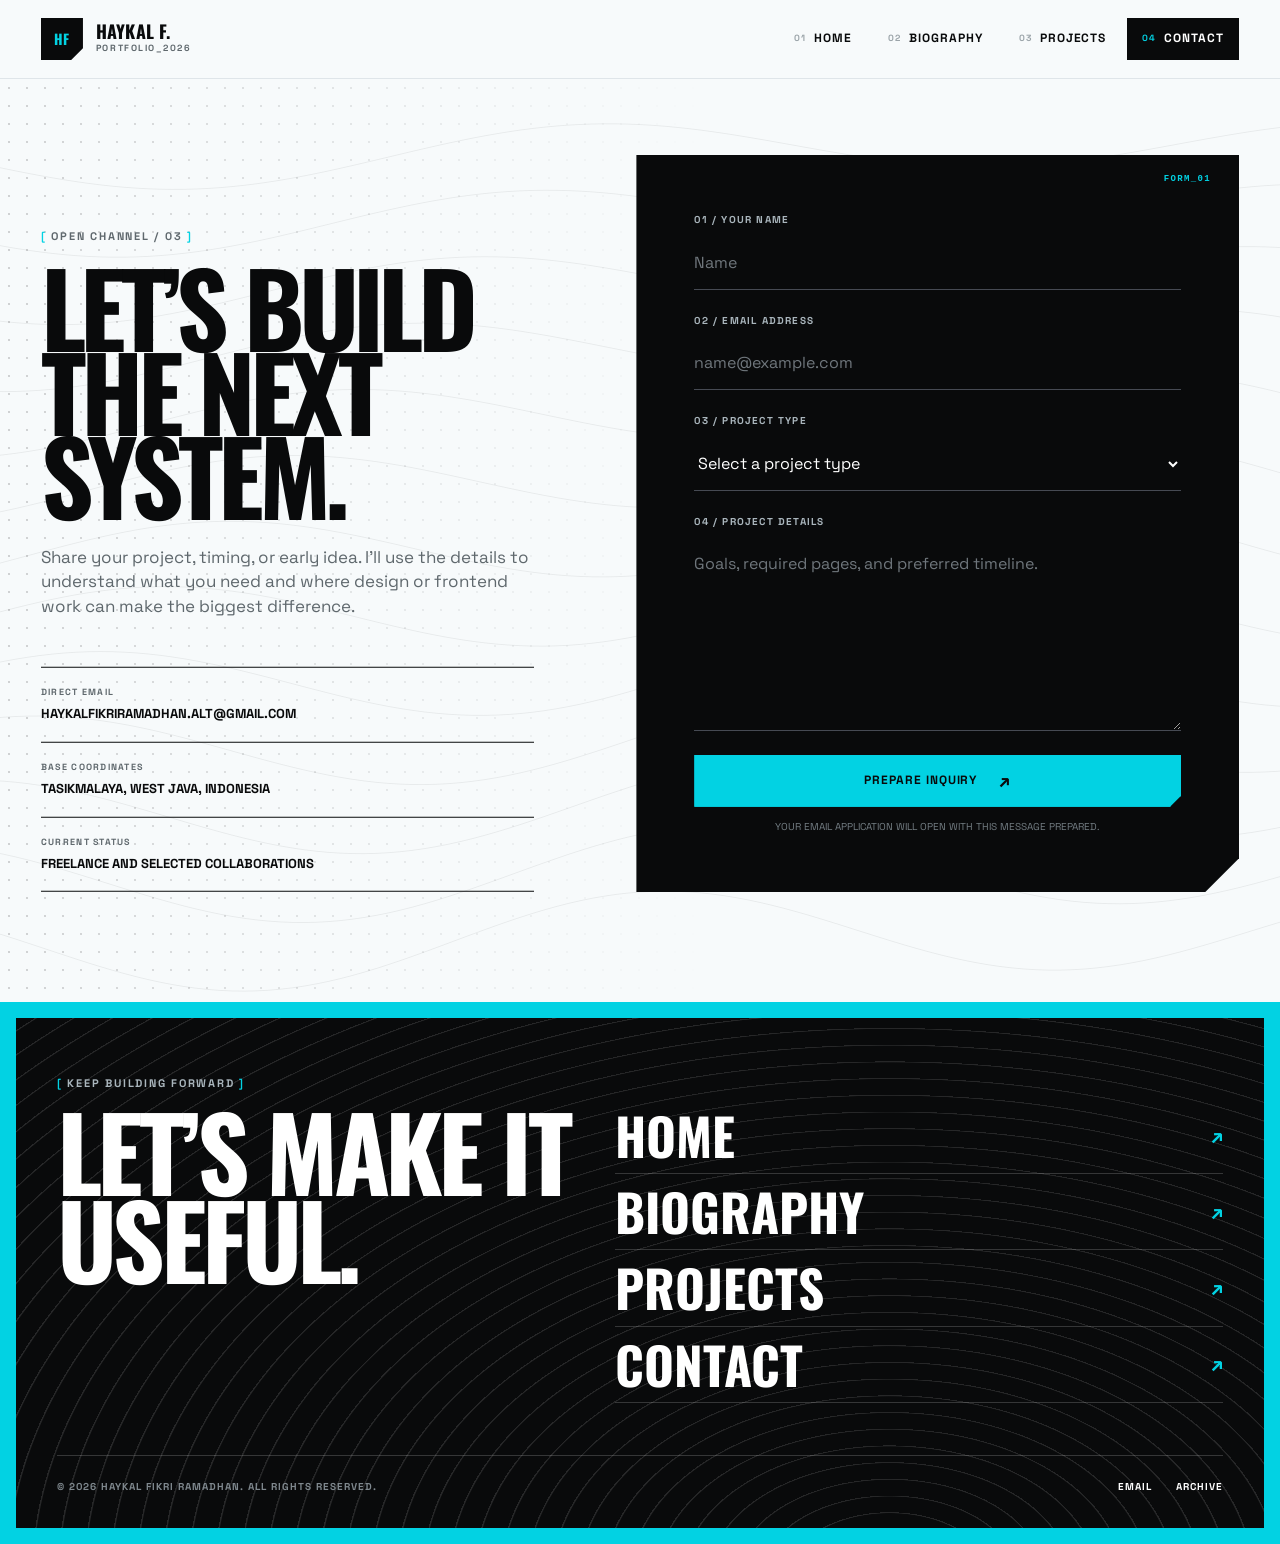
==== commit 0b543e41: "Remove em dashes throughout website" ====
--- a/contact/index.html
+++ b/contact/index.html
@@ -5,7 +5,7 @@
   <meta name="viewport" content="width=device-width, initial-scale=1.0" />
   <meta name="description" content="Contact Haykal Fikri Ramadhan for web design, UI/UX, and frontend projects." />
   <link rel="canonical" href="https://haykalramadhan.github.io/contact/" />
-  <title>Contact — Haykal Fikri Ramadhan</title>
+  <title>Contact | Haykal Fikri Ramadhan</title>
   <link rel="preconnect" href="https://fonts.googleapis.com">
   <link rel="preconnect" href="https://fonts.gstatic.com" crossorigin>
   <link href="https://fonts.googleapis.com/css2?family=Oswald:wght@400;500;700&family=Space+Grotesk:wght@400;500;700&display=swap" rel="stylesheet">
